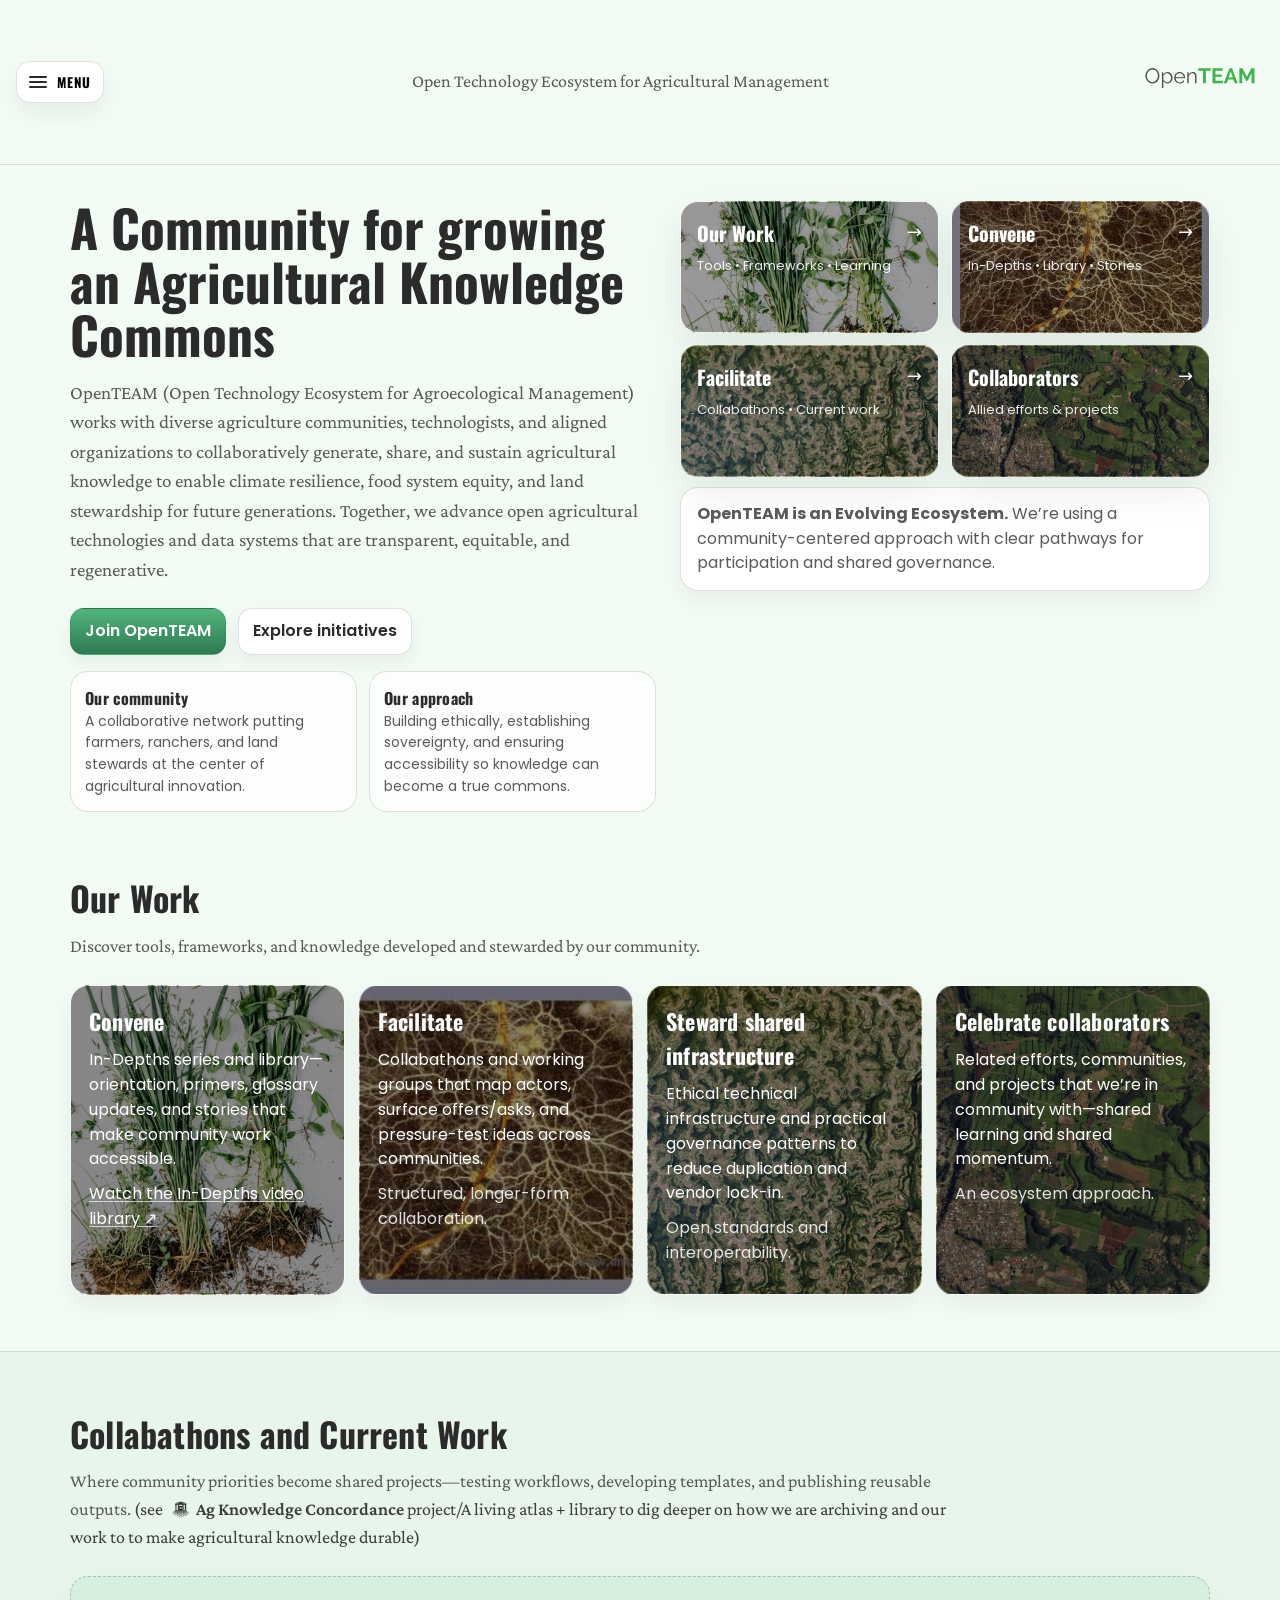
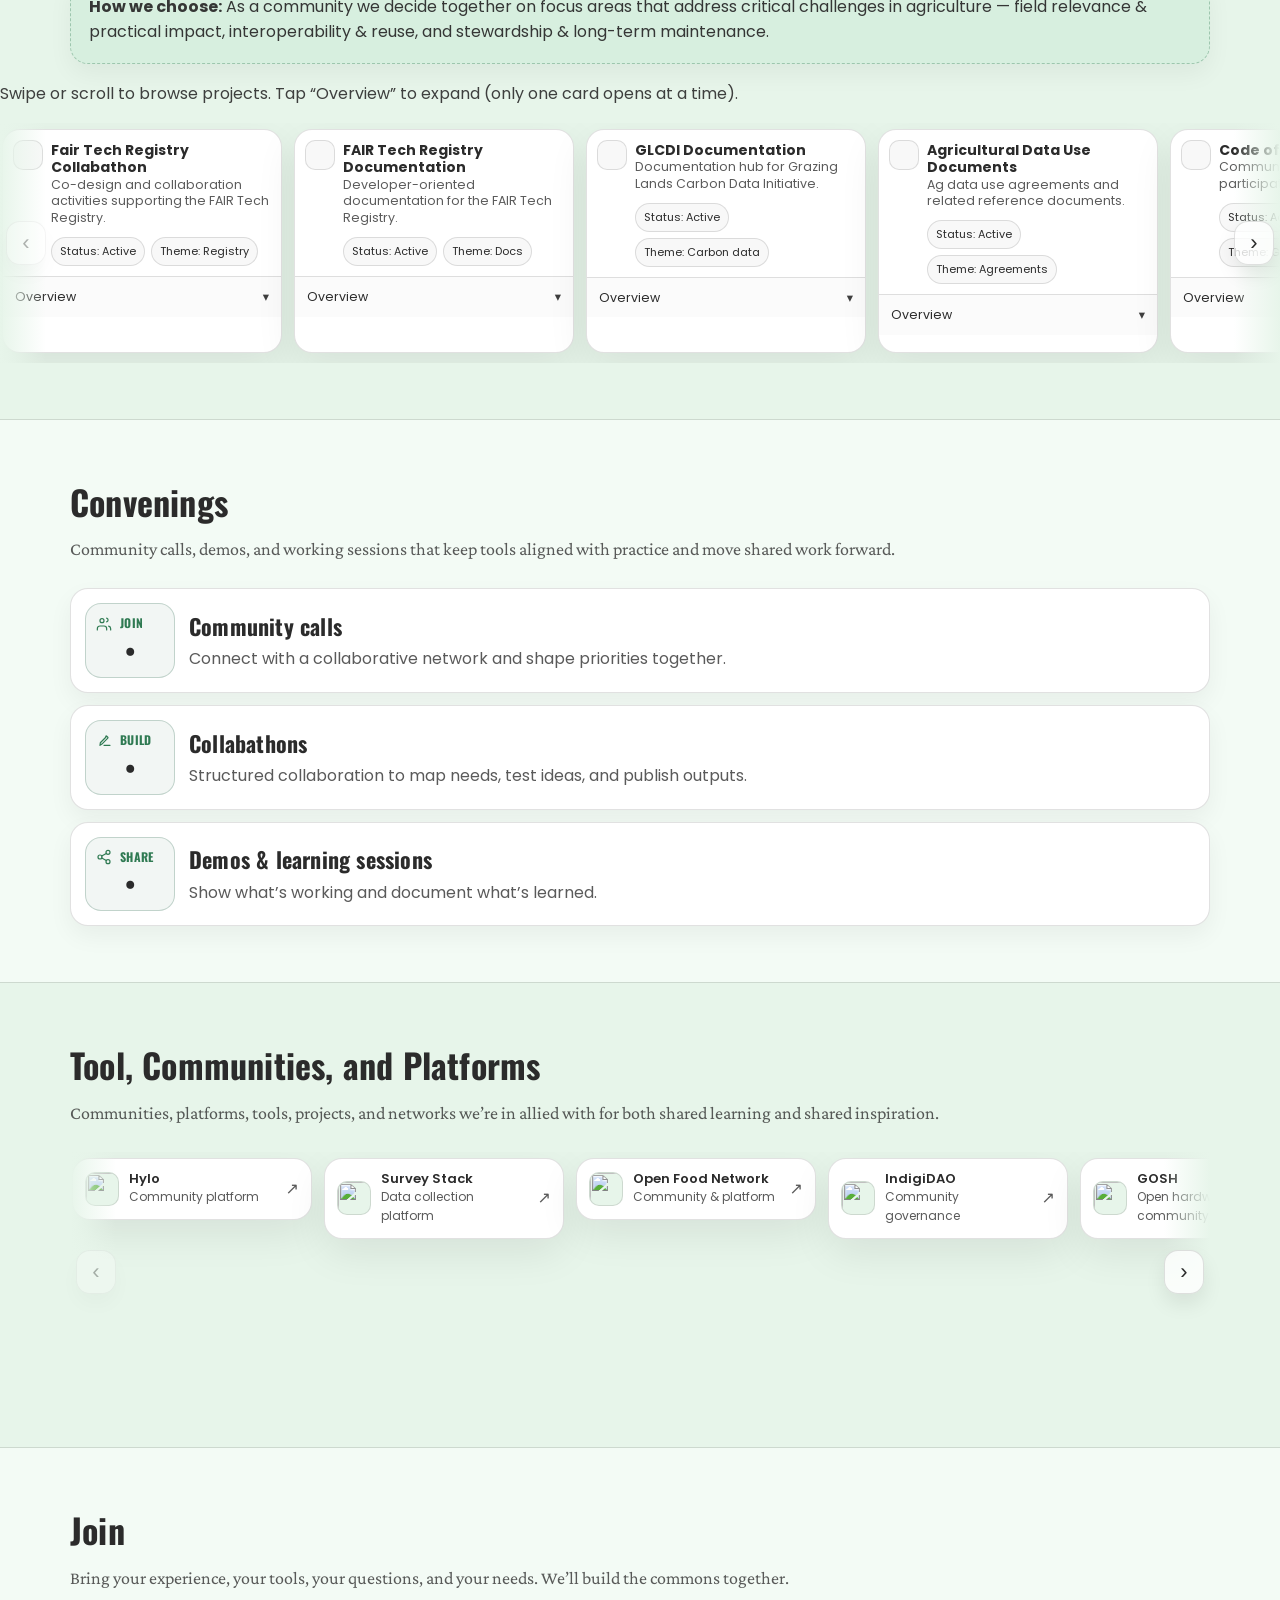
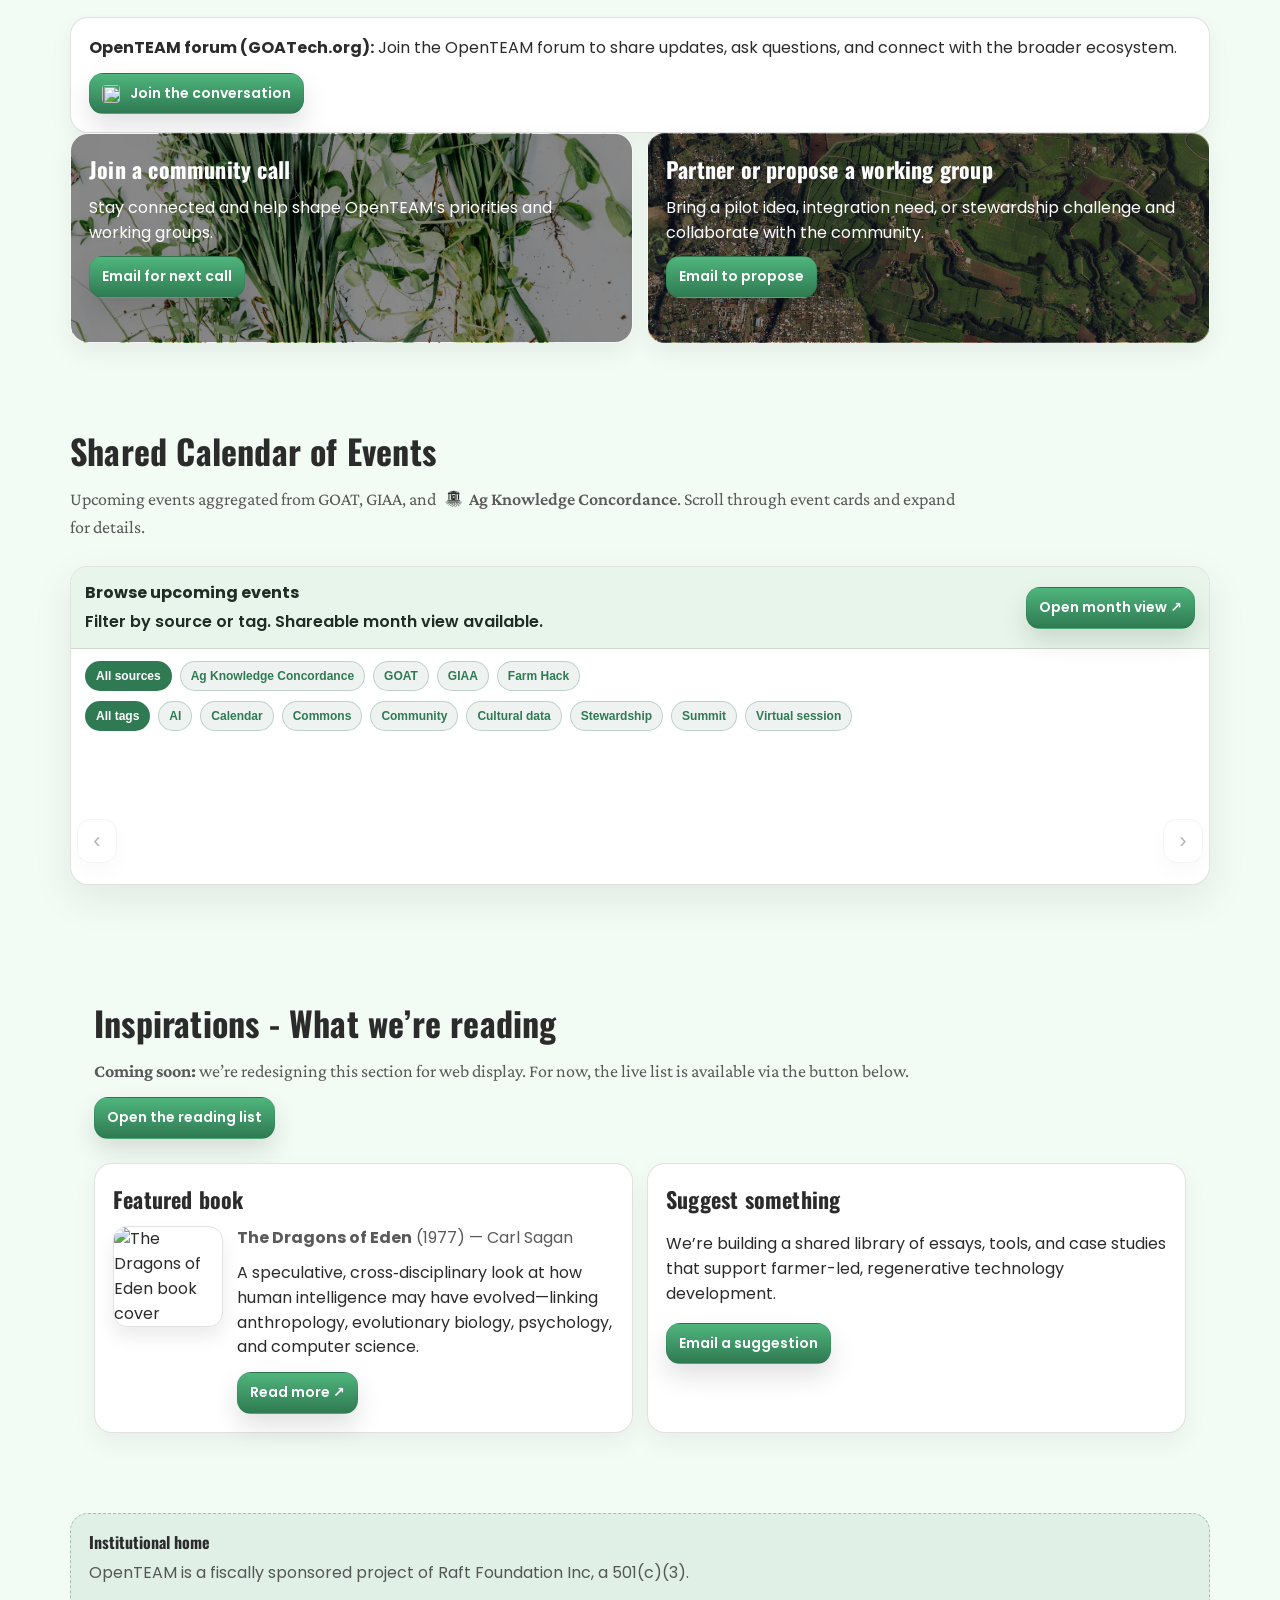
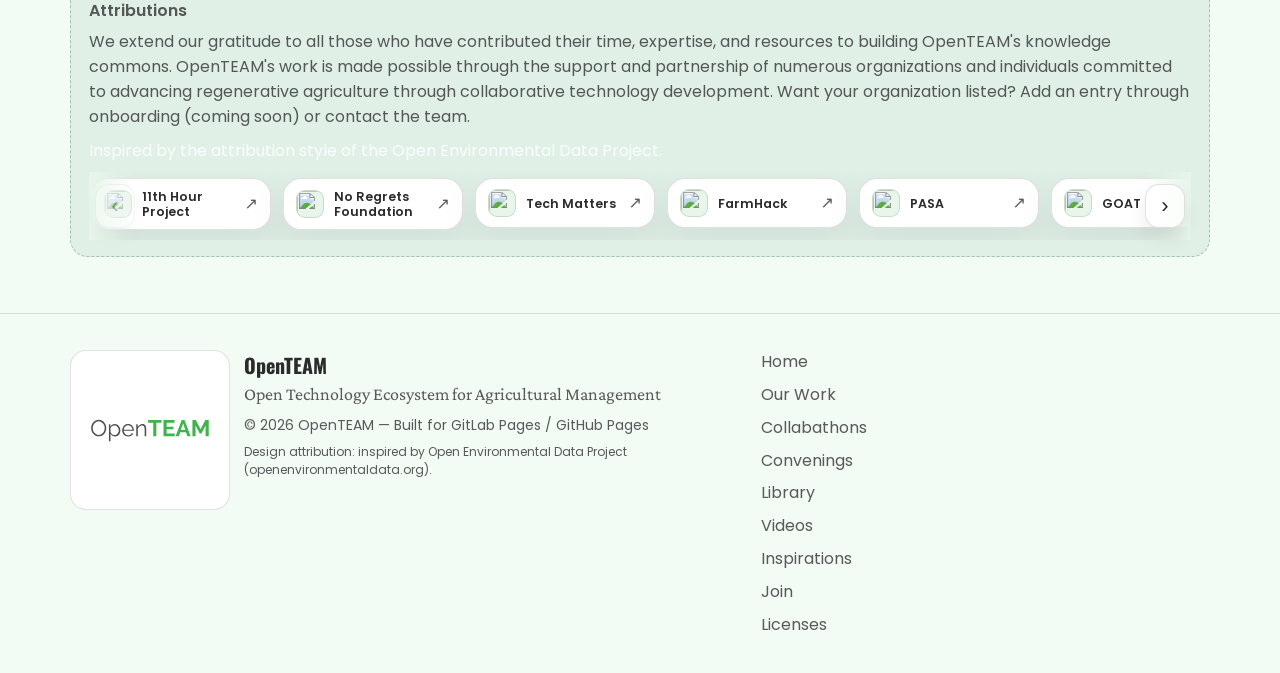
==== index.html @ a0f5640c "Add files via upload" ====
<!doctype html>
<html lang="en">
<head>
  <meta charset="utf-8" />
  <meta name="viewport" content="width=device-width,initial-scale=1" />
  <title>OpenTEAM — Open Technology Ecosystem for Agricultural Management</title>
  <meta name="description" content="OpenTEAM is a collaborative ecosystem of open-source tools, data practices, and community convenings that help farmers, ranchers, and land stewards manage land regeneratively." />

  <meta property="og:title" content="OpenTEAM" />
  <meta property="og:description" content="Open Technology Ecosystem for Agricultural Management" />
  <meta property="og:image" content="assets/bg_malawi.jpg" />
  <meta name="twitter:card" content="summary_large_image" />

  <link rel="preconnect" href="https://fonts.googleapis.com">
  <link rel="preconnect" href="https://fonts.gstatic.com" crossorigin>
  <link href="https://fonts.googleapis.com/css2?family=Oswald:wght@300;400;600;700&family=Crimson+Pro:ital,wght@0,300;0,400;0,600;1,400&family=Poppins:wght@300;400;500;600;700&display=swap" rel="stylesheet">

  <link rel="stylesheet" href="styles.css" />
</head>

<body id="top">
  <a class="skip-link" href="#main">Skip to content</a>

  <!-- OEDP-inspired: sticky header + over-left drawer -->
  <header class="nav-shell" role="banner">
    <button class="menu-button" id="menuButton" aria-controls="drawer" aria-expanded="false">
      <span class="menu-icon" aria-hidden="true"><span></span></span>
      <span class="menu-label">MENU</span>
    </button>

    <div class="nav-title">
      <div class="nav-title-text">Open Technology Ecosystem for Agricultural Management</div>
    </div>

    <div class="nav-logo" aria-hidden="true">
      <img src="assets/openteam_logo.svg" alt="" />
    </div>
  </header>

  <aside class="drawer" id="drawer" aria-hidden="true">
    <div class="drawer-inner">
      <div class="drawer-top">
        <div class="drawer-mark">
          <img src="assets/openteam_logo.svg" alt="OpenTEAM logo" />
        </div>
        <div class="drawer-vertical">OpenTEAM</div>
        <button class="drawer-close" id="drawerClose" aria-label="Close menu">✕</button>
      </div>

      <nav class="drawer-links" aria-label="Site">
        <a href="#home" class="drawer-link">HOME</a>
        <a href="#initiatives" class="drawer-link">INITIATIVES</a>
        <a href="#pilots" class="drawer-link">COLLABATHONS</a>
        <a href="#convenings" class="drawer-link">CONVENINGS</a>
        <a href="#library" class="drawer-link">TOOLS, COMMUNITIES &amp; PLATFORMS</a>
        <a href="videos.html" class="drawer-link">VIDEOS</a>
        <a href="#reading" class="drawer-link">INSPIRATIONS</a>
        <a href="#join" class="drawer-link">JOIN</a>
        <a href="licenses.html" class="drawer-link">LICENSES</a>
      </nav>

      <div class="drawer-meta">
        <div class="drawer-meta-title">Contact</div>
        <a class="drawer-meta-link" href="mailto:info@openteam.community?subject=OpenTEAM%20Website%20Inquiry">info@openteam.community</a>
      </div>
    </div>
  </aside>
  <div class="scrim" id="scrim" aria-hidden="true"></div>

  <main id="main">
    <!-- HERO -->
    <section id="home" class="hero">
      <div class="container hero-grid">
        <div class="hero-left">
          <div class="feature-head">A Community for growing an Agricultural Knowledge Commons</div>
          <p class="feature-sub">
            OpenTEAM (Open Technology Ecosystem for Agroecological Management) works with diverse agriculture communities,
            technologists, and aligned organizations to collaboratively generate, share, and sustain agricultural knowledge to enable
            climate resilience, food system equity, and land stewardship for future generations. Together, we advance open agricultural
            technologies and data systems that are transparent, equitable, and regenerative.
          </p>

          <div class="hero-ctas">
            <a class="btn primary" href="#join">Join OpenTEAM</a>
            <a class="btn" href="#initiatives">Explore initiatives</a>
          </div>

          <div class="hero-notes">
            <div class="note">
              <div class="note-title">Our community</div>
              <div class="note-body">A collaborative network putting farmers, ranchers, and land stewards at the center of agricultural innovation.</div>
            </div>
            <div class="note">
              <div class="note-title">Our approach</div>
              <div class="note-body">Building ethically, establishing sovereignty, and ensuring accessibility so knowledge can become a true commons.</div>
            </div>
          </div>
        </div>

        <div class="hero-right">
          <div class="tile-grid" aria-label="Primary sections">
            <a class="tile tile-covercrop" href="#initiatives">
              <div class="tile-top">
                <div class="tile-title">Our Work</div>
                <div class="tile-arrow" aria-hidden="true">→</div>
              </div>
              <div class="tile-desc">Tools • Frameworks • Learning</div>
            </a>

            <a class="tile tile-mycelium" href="#convenings">
              <div class="tile-top">
                <div class="tile-title">Convene</div>
                <div class="tile-arrow" aria-hidden="true">→</div>
              </div>
              <div class="tile-desc">In-Depths • Library • Stories</div>
            </a>

            <a class="tile tile-fieldpatterns" href="#pilots">
              <div class="tile-top">
                <div class="tile-title">Facilitate</div>
                <div class="tile-arrow" aria-hidden="true">→</div>
              </div>
              <div class="tile-desc">Collabathons • Current work</div>
            </a>

            <a class="tile tile-malawi" href="#library">
              <div class="tile-top">
                <div class="tile-title">Collaborators</div>
                <div class="tile-arrow" aria-hidden="true">→</div>
              </div>
              <div class="tile-desc">Allied efforts & projects</div>
            </a>
          </div>

          <div class="hero-caption"><strong>OpenTEAM is an Evolving Ecosystem.</strong> We’re using a community-centered approach with clear pathways for participation and shared governance.</div>
        </div>
      </div>
    </section>

    <!-- INITIATIVES -->
    <section id="initiatives" class="section">
      <div class="container">
        <div class="section-head">
          <h2>Our Work</h2>
          <p>
            Discover tools, frameworks, and knowledge developed and stewarded by our community.
          </p>
        </div>

        <div class="cards">
          <article class="card card-covercrop">
            <h3>Convene</h3>
            <p>In-Depths series and library—orientation, primers, glossary updates, and stories that make community work accessible.</p>
            <p class="muted"><a href="videos.html">Watch the In-Depths video library ↗</a></p>
          </article>

          <article class="card card-mycelium">
            <h3>Facilitate</h3>
            <p>Collabathons and working groups that map actors, surface offers/asks, and pressure-test ideas across communities.</p>
            <p class="muted">Structured, longer-form collaboration.</p>
          </article>

          <article class="card card-fieldpatterns">
            <h3>Steward shared infrastructure</h3>
            <p>Ethical technical infrastructure and practical governance patterns to reduce duplication and vendor lock-in.</p>
            <p class="muted">Open standards and interoperability.</p>
          </article>

          <article class="card card-malawi">
            <h3>Celebrate collaborators</h3>
            <p>Related efforts, communities, and projects that we’re in community with—shared learning and shared momentum.</p>
            <p class="muted">An ecosystem approach.</p>
          </article>
        </div>
      </div>
    </section>

    <!-- PILOTS -->
    <section id="pilots" class="section alt">
      <div class="container">
        <div class="section-head">
          <h2>Collabathons and Current Work</h2>
          <p>
            Where community priorities become shared projects—testing workflows, developing templates, and publishing reusable outputs. <span class="muted">(see <img class="inline-logo" src="assets/akc_logo.png" alt="Ag Knowledge Concordance logo" loading="lazy" /><span class="inline-logo-label">Ag Knowledge Concordance</span> project/A living atlas + library to dig deeper on how we are archiving and our work to to make agricultural knowledge durable)</span>
</p>
        </div>

        <!-- Help text bubble (moved up); Archives bubble removed -->
        <article class="panel panel-help" aria-label="How we choose">
          <p class="muted" style="margin:0;">
            <strong>How we choose:</strong> As a community we decide together on focus areas that address critical challenges in agriculture —
            field relevance & practical impact, interoperability & reuse, and stewardship & long-term maintenance.
          </p>
        </article>
      </div>

<div class="wg-project-cards" aria-label="Project cards">
          <div class="wg-project-cards__head">
            <p class="muted">Swipe or scroll to browse projects. Tap “Overview” to expand (only one card opens at a time).</p>
          </div>

          <div class="wg-project-cards__wrap">
            <button class="wg-edge-arrow wg-edge-arrow--left" type="button" data-wg-scroll="prev" aria-label="Scroll left">‹</button>
            <button class="wg-edge-arrow wg-edge-arrow--right" type="button" data-wg-scroll="next" aria-label="Scroll right">›</button>

            <div class="wg-project-cards__rail" data-wg-rail>
<article class="wg-project-card">
        <header class="wg-project-card__top">
          <div class="wg-project-card__main">
            <h4 class="wg-project-card__name">Fair Tech Registry Collabathon</h4>
            <p class="wg-project-card__one-liner">Co-design and collaboration activities supporting the FAIR Tech Registry.</p>
          </div>
          <div class="wg-project-card__meta">
            <span class="wg-pill">Status: Active</span>
            <span class="wg-pill">Theme: Registry</span>
          </div>
        </header>
        <details class="wg-project-card__details">
          <summary class="wg-project-card__summary">
            <span>Overview</span><span class="wg-project-card__chev" aria-hidden="true">▾</span>
          </summary>
          <div class="wg-project-card__body">
            <p>Co-design and collaboration activities supporting the FAIR Tech Registry.</p>
            <div class="wg-project-card__links"><a href="https://openteamag.gitlab.io/codesign/fair-registry/" target="_blank" rel="noopener">Project site ↗</a><a href="https://gitlab.com/OpenTEAMAg/codesign/fair-registry" target="_blank" rel="noopener">GitLab ↗</a></div>
          </div>
        </details>
      </article>
<article class="wg-project-card">
        <header class="wg-project-card__top">
          <div class="wg-project-card__main">
            <h4 class="wg-project-card__name">FAIR Tech Registry Documentation</h4>
            <p class="wg-project-card__one-liner">Developer-oriented documentation for the FAIR Tech Registry.</p>
          </div>
          <div class="wg-project-card__meta">
            <span class="wg-pill">Status: Active</span>
            <span class="wg-pill">Theme: Docs</span>
          </div>
        </header>
        <details class="wg-project-card__details">
          <summary class="wg-project-card__summary">
            <span>Overview</span><span class="wg-project-card__chev" aria-hidden="true">▾</span>
          </summary>
          <div class="wg-project-card__body">
            <p>Developer-oriented documentation for the FAIR Tech Registry.</p>
            <div class="wg-project-card__links"><a href="https://openteamag.gitlab.io/fair-tech-registry/devs/" target="_blank" rel="noopener">Project site ↗</a><a href="https://gitlab.com/OpenTEAMAg/fair-tech-registry" target="_blank" rel="noopener">GitLab ↗</a></div>
          </div>
        </details>
      </article>
<article class="wg-project-card">
        <header class="wg-project-card__top">
          <div class="wg-project-card__main">
            <h4 class="wg-project-card__name">GLCDI Documentation</h4>
            <p class="wg-project-card__one-liner">Documentation hub for Grazing Lands Carbon Data Initiative.</p>
          </div>
          <div class="wg-project-card__meta">
            <span class="wg-pill">Status: Active</span>
            <span class="wg-pill">Theme: Carbon data</span>
          </div>
        </header>
        <details class="wg-project-card__details">
          <summary class="wg-project-card__summary">
            <span>Overview</span><span class="wg-project-card__chev" aria-hidden="true">▾</span>
          </summary>
          <div class="wg-project-card__body">
            <p>Documentation hub for Grazing Lands Carbon Data Initiative.</p>
            <div class="wg-project-card__links"><a href="https://openteamag.gitlab.io/codesign/grazingdata/" target="_blank" rel="noopener">Project site ↗</a><a href="https://gitlab.com/OpenTEAMAg/codesign/grazingdata" target="_blank" rel="noopener">GitLab ↗</a></div>
          </div>
        </details>
      </article>
<article class="wg-project-card">
        <header class="wg-project-card__top">
          <div class="wg-project-card__main">
            <h4 class="wg-project-card__name">Agricultural Data Use Documents</h4>
            <p class="wg-project-card__one-liner">Ag data use agreements and related reference documents.</p>
          </div>
          <div class="wg-project-card__meta">
            <span class="wg-pill">Status: Active</span>
            <span class="wg-pill">Theme: Agreements</span>
          </div>
        </header>
        <details class="wg-project-card__details">
          <summary class="wg-project-card__summary">
            <span>Overview</span><span class="wg-project-card__chev" aria-hidden="true">▾</span>
          </summary>
          <div class="wg-project-card__body">
            <p>Ag data use agreements and related reference documents.</p>
            <div class="wg-project-card__links"><a href="https://openteam-agreements.community/" target="_blank" rel="noopener">Project site ↗</a><a href="https://gitlab.com/OpenTEAMAg/agreements" target="_blank" rel="noopener">GitLab ↗</a></div>
          </div>
        </details>
      </article>
<article class="wg-project-card">
        <header class="wg-project-card__top">
          <div class="wg-project-card__main">
            <h4 class="wg-project-card__name">Code of Conduct</h4>
            <p class="wg-project-card__one-liner">Community expectations and participation guidelines.</p>
          </div>
          <div class="wg-project-card__meta">
            <span class="wg-pill">Status: Active</span>
            <span class="wg-pill">Theme: Governance</span>
          </div>
        </header>
        <details class="wg-project-card__details">
          <summary class="wg-project-card__summary">
            <span>Overview</span><span class="wg-project-card__chev" aria-hidden="true">▾</span>
          </summary>
          <div class="wg-project-card__body">
            <p>Community expectations and participation guidelines.</p>
            <div class="wg-project-card__links"><a href="https://openteamag.gitlab.io/codesign/code-of-conduct/" target="_blank" rel="noopener">Project site ↗</a><a href="https://gitlab.com/OpenTEAMAg/codesign/code-of-conduct" target="_blank" rel="noopener">GitLab ↗</a></div>
          </div>
        </details>
      </article>
<article class="wg-project-card">
        <header class="wg-project-card__top">
          <div class="wg-project-card__main">
            <h4 class="wg-project-card__name">Marketplace Working Group</h4>
            <p class="wg-project-card__one-liner">Working group charter, glossary, and shared framing for marketplace efforts.</p>
          </div>
          <div class="wg-project-card__meta">
            <span class="wg-pill">Status: Active</span>
            <span class="wg-pill">Theme: Working group</span>
          </div>
        </header>
        <details class="wg-project-card__details">
          <summary class="wg-project-card__summary">
            <span>Overview</span><span class="wg-project-card__chev" aria-hidden="true">▾</span>
          </summary>
          <div class="wg-project-card__body">
            <p>Working group charter, glossary, and shared framing for marketplace efforts.</p>
            <div class="wg-project-card__links"><a href="https://openteamag.gitlab.io/codesign/markets/" target="_blank" rel="noopener">Project site ↗</a><a href="https://gitlab.com/OpenTEAMAg/codesign/markets" target="_blank" rel="noopener">GitLab ↗</a></div>
          </div>
        </details>
      </article>
<article class="wg-project-card">
        <header class="wg-project-card__top">
          <div class="wg-project-card__main">
            <h4 class="wg-project-card__name">PCSC farmOS Module</h4>
            <p class="wg-project-card__one-liner">Project space for a farmOS module and related implementation notes.</p>
          </div>
          <div class="wg-project-card__meta">
            <span class="wg-pill">Status: Active</span>
            <span class="wg-pill">Theme: farmOS</span>
          </div>
        </header>
        <details class="wg-project-card__details">
          <summary class="wg-project-card__summary">
            <span>Overview</span><span class="wg-project-card__chev" aria-hidden="true">▾</span>
          </summary>
          <div class="wg-project-card__body">
            <p>Project space for a farmOS module and related implementation notes.</p>
            <div class="wg-project-card__links"><a href="https://openteamag.gitlab.io/codesign/pcsc/" target="_blank" rel="noopener">Project site ↗</a><a href="https://gitlab.com/OpenTEAMAg/codesign/pcsc" target="_blank" rel="noopener">GitLab ↗</a></div>
          </div>
        </details>
      </article>
<article class="wg-project-card">
        <header class="wg-project-card__top">
          <div class="wg-project-card__main">
            <h4 class="wg-project-card__name">Northeast Grazing and Soil Carbon Network</h4>
            <p class="wg-project-card__one-liner">Network hub for grazing and soil carbon collaboration materials.</p>
          </div>
          <div class="wg-project-card__meta">
            <span class="wg-pill">Status: Active</span>
            <span class="wg-pill">Theme: Soil carbon</span>
          </div>
        </header>
        <details class="wg-project-card__details">
          <summary class="wg-project-card__summary">
            <span>Overview</span><span class="wg-project-card__chev" aria-hidden="true">▾</span>
          </summary>
          <div class="wg-project-card__body">
            <p>Network hub for grazing and soil carbon collaboration materials.</p>
            <div class="wg-project-card__links"><a href="https://openteamag.gitlab.io/codesign/grazing-SC-network/" target="_blank" rel="noopener">Project site ↗</a><a href="https://gitlab.com/OpenTEAMAg/codesign/grazing-SC-network" target="_blank" rel="noopener">GitLab ↗</a></div>
          </div>
        </details>
      </article>
<article class="wg-project-card">
        <header class="wg-project-card__top">
          <div class="wg-project-card__main">
            <h4 class="wg-project-card__name">Ag Data Wallet</h4>
            <p class="wg-project-card__one-liner">Project site for Agricultural Data Wallet materials and outcomes.</p>
          </div>
          <div class="wg-project-card__meta">
            <span class="wg-pill">Status: Active</span>
            <span class="wg-pill">Theme: Data tools</span>
          </div>
        </header>
        <details class="wg-project-card__details">
          <summary class="wg-project-card__summary">
            <span>Overview</span><span class="wg-project-card__chev" aria-hidden="true">▾</span>
          </summary>
          <div class="wg-project-card__body">
            <p>Project site for Agricultural Data Wallet materials and outcomes.</p>
            <div class="wg-project-card__links"><a href="https://openteamag.gitlab.io/agricultural-data-wallet/" target="_blank" rel="noopener">Project site ↗</a><a href="https://gitlab.com/OpenTEAMAg/ag-data-wallet" target="_blank" rel="noopener">GitLab ↗</a></div>
          </div>
        </details>
      </article>
<article class="wg-project-card">
        <header class="wg-project-card__top">
          <div class="wg-project-card__main">
            <h4 class="wg-project-card__name">OpenTEAM Convention</h4>
            <p class="wg-project-card__one-liner">Repository folder for OpenTEAM Convention materials.</p>
          </div>
          <div class="wg-project-card__meta">
            <span class="wg-pill">Status: Active</span>
            <span class="wg-pill">Theme: Governance</span>
          </div>
        </header>
        <details class="wg-project-card__details">
          <summary class="wg-project-card__summary">
            <span>Overview</span><span class="wg-project-card__chev" aria-hidden="true">▾</span>
          </summary>
          <div class="wg-project-card__body">
            <p>Repository folder for OpenTEAM Convention materials.</p>
            <div class="wg-project-card__links"><a href="https://gitlab.com/OpenTEAMAg/ag-data-wallet/openteam-convention" target="_blank" rel="noopener">GitLab ↗</a></div>
          </div>
        </details>
      </article>
<article class="wg-project-card">
        <header class="wg-project-card__top">
          <div class="wg-project-card__main">
            <h4 class="wg-project-card__name">Documentation</h4>
            <p class="wg-project-card__one-liner">Top-level documentation repositories and related assets.</p>
          </div>
          <div class="wg-project-card__meta">
            <span class="wg-pill">Status: Active</span>
            <span class="wg-pill">Theme: Docs</span>
          </div>
        </header>
        <details class="wg-project-card__details">
          <summary class="wg-project-card__summary">
            <span>Overview</span><span class="wg-project-card__chev" aria-hidden="true">▾</span>
          </summary>
          <div class="wg-project-card__body">
            <p>Top-level documentation repositories and related assets.</p>
            <div class="wg-project-card__links"><a href="https://gitlab.com/OpenTEAMAg/documentation" target="_blank" rel="noopener">GitLab ↗</a></div>
          </div>
        </details>
      </article>
<article class="wg-project-card">
        <header class="wg-project-card__top">
          <div class="wg-project-card__main">
            <h4 class="wg-project-card__name">Feedback</h4>
            <p class="wg-project-card__one-liner">Folder for feedback workflows, issues, and inputs.</p>
          </div>
          <div class="wg-project-card__meta">
            <span class="wg-pill">Status: Active</span>
            <span class="wg-pill">Theme: Feedback</span>
          </div>
        </header>
        <details class="wg-project-card__details">
          <summary class="wg-project-card__summary">
            <span>Overview</span><span class="wg-project-card__chev" aria-hidden="true">▾</span>
          </summary>
          <div class="wg-project-card__body">
            <p>Folder for feedback workflows, issues, and inputs.</p>
            <div class="wg-project-card__links"><a href="https://gitlab.com/OpenTEAMAg/feedback" target="_blank" rel="noopener">GitLab ↗</a></div>
          </div>
        </details>
      </article>
<article class="wg-project-card">
        <header class="wg-project-card__top">
          <div class="wg-project-card__main">
            <h4 class="wg-project-card__name">USDA Cooperative Agreements</h4>
            <p class="wg-project-card__one-liner">Folder for cooperative agreement materials and related project work.</p>
          </div>
          <div class="wg-project-card__meta">
            <span class="wg-pill">Status: Active</span>
            <span class="wg-pill">Theme: Agreements</span>
          </div>
        </header>
        <details class="wg-project-card__details">
          <summary class="wg-project-card__summary">
            <span>Overview</span><span class="wg-project-card__chev" aria-hidden="true">▾</span>
          </summary>
          <div class="wg-project-card__body">
            <p>Folder for cooperative agreement materials and related project work.</p>
            <div class="wg-project-card__links"><a href="https://gitlab.com/OpenTEAMAg/usda-cooperative-agreements" target="_blank" rel="noopener">GitLab ↗</a></div>
          </div>
        </details>
      </article>
            </div>

            <div class="wg-rail-fade wg-rail-fade--left" aria-hidden="true"></div>
            <div class="wg-rail-fade wg-rail-fade--right" aria-hidden="true"></div>
          </div>
        </div>

    </section>

    <!-- CONVENINGS -->
    <section id="convenings" class="section">
      <div class="container">
        <div class="section-head">
          <h2>Convenings</h2>
          <p>
            Community calls, demos, and working sessions that keep tools aligned with practice and move shared work forward.
          </p>
        </div>

        <div class="events">
          <div class="event">
            <div class="event-date">
              <div class="event-month"><span class="event-icon" aria-hidden="true"><svg viewBox="0 0 24 24" width="16" height="16" fill="none" stroke="currentColor" stroke-width="1.8" stroke-linecap="round" stroke-linejoin="round"><path d="M16 21v-2a4 4 0 0 0-4-4H6a4 4 0 0 0-4 4v2"/><circle cx="9" cy="7" r="3"/><path d="M22 21v-2a4 4 0 0 0-3-3.87"/><path d="M16 3.13a3 3 0 0 1 0 5.74"/></svg></span>JOIN</div>
              <div class="event-day">•</div>
            </div>
            <div class="event-body">
              <h3>Community calls</h3>
              <p class="muted">Connect with a collaborative network and shape priorities together.</p>
            </div>
          </div>

          <div class="event">
            <div class="event-date">
              <div class="event-month"><span class="event-icon" aria-hidden="true"><svg viewBox="0 0 24 24" width="16" height="16" fill="none" stroke="currentColor" stroke-width="1.8" stroke-linecap="round" stroke-linejoin="round"><path d="M14.7 6.3a1 1 0 0 1 1.4 0l1.6 1.6a1 1 0 0 1 0 1.4l-8.8 8.8L6 20l.5-3.9 8.2-8.2z"/><path d="M12 20h9"/></svg></span>BUILD</div>
              <div class="event-day">•</div>
            </div>
            <div class="event-body">
              <h3>Collabathons</h3>
              <p class="muted">Structured collaboration to map needs, test ideas, and publish outputs.</p>
            </div>
          </div>

          <div class="event">
            <div class="event-date">
              <div class="event-month"><span class="event-icon" aria-hidden="true"><svg viewBox="0 0 24 24" width="16" height="16" fill="none" stroke="currentColor" stroke-width="1.8" stroke-linecap="round" stroke-linejoin="round"><circle cx="18" cy="5" r="3"/><circle cx="6" cy="12" r="3"/><circle cx="18" cy="19" r="3"/><path d="M8.6 13.5l6.8 3.9"/><path d="M15.4 6.6L8.6 10.5"/></svg></span>SHARE</div>
              <div class="event-day">•</div>
            </div>
            <div class="event-body">
              <h3>Demos & learning sessions</h3>
              <p class="muted">Show what’s working and document what’s learned.</p>
            </div>
          </div>
        </div>
      </div>
    </section>

    <!-- LIBRARY -->
    <section id="library" class="section alt">
  <div class="container">
<div class="tcp-scroller" aria-label="Tool, Community, and Platform cards">
        <div class="section-head">
          <h2>Tool, Communities, and Platforms</h2>
          <p>Communities, platforms, tools, projects, and networks we’re in allied with for both shared learning and shared inspiration.</p>
        </div>

        <div class="wg-project-cards__wrap">
          <button class="wg-edge-arrow wg-edge-arrow--left" type="button" data-tcp-scroll="prev" aria-label="Scroll left">‹</button>
          <button class="wg-edge-arrow wg-edge-arrow--right" type="button" data-tcp-scroll="next" aria-label="Scroll right">›</button>

          <div class="tcp-rail" data-tcp-rail>
<article class="tcp-card">
        <a class="tcp-card__link" href="https://www.hylo.com/" target="_blank" rel="noopener">
          <div class="tcp-card__top">
            <img class="tcp-card__logo" src="https://www.google.com/s2/favicons?domain=www.hylo.com&sz=64" alt="" loading="lazy" />
            <div class="tcp-card__meta">
              <div class="tcp-card__name">Hylo</div>
              <div class="tcp-card__tag">Community platform</div>
            </div>
            <div class="tcp-card__arrow" aria-hidden="true">↗</div>
          </div>
        </a>
      </article>
<article class="tcp-card">
        <a class="tcp-card__link" href="https://surveystack.io/" target="_blank" rel="noopener">
          <div class="tcp-card__top">
            <img class="tcp-card__logo" src="https://www.google.com/s2/favicons?domain=surveystack.io&sz=64" alt="" loading="lazy" />
            <div class="tcp-card__meta">
              <div class="tcp-card__name">Survey Stack</div>
              <div class="tcp-card__tag">Data collection platform</div>
            </div>
            <div class="tcp-card__arrow" aria-hidden="true">↗</div>
          </div>
        </a>
      </article>
<article class="tcp-card">
        <a class="tcp-card__link" href="https://openfoodnetwork.org/" target="_blank" rel="noopener">
          <div class="tcp-card__top">
            <img class="tcp-card__logo" src="https://www.google.com/s2/favicons?domain=openfoodnetwork.org&sz=64" alt="" loading="lazy" />
            <div class="tcp-card__meta">
              <div class="tcp-card__name">Open Food Network</div>
              <div class="tcp-card__tag">Community & platform</div>
            </div>
            <div class="tcp-card__arrow" aria-hidden="true">↗</div>
          </div>
        </a>
      </article>
<article class="tcp-card">
        <a class="tcp-card__link" href="https://indigidao.org/" target="_blank" rel="noopener">
          <div class="tcp-card__top">
            <img class="tcp-card__logo" src="https://www.google.com/s2/favicons?domain=indigidao.org&sz=64" alt="" loading="lazy" />
            <div class="tcp-card__meta">
              <div class="tcp-card__name">IndigiDAO</div>
              <div class="tcp-card__tag">Community governance</div>
            </div>
            <div class="tcp-card__arrow" aria-hidden="true">↗</div>
          </div>
        </a>
      </article>
<article class="tcp-card">
        <a class="tcp-card__link" href="https://openhardware.science/" target="_blank" rel="noopener">
          <div class="tcp-card__top">
            <img class="tcp-card__logo" src="https://www.google.com/s2/favicons?domain=openhardware.science&sz=64" alt="" loading="lazy" />
            <div class="tcp-card__meta">
              <div class="tcp-card__name">GOSH</div>
              <div class="tcp-card__tag">Open hardware community</div>
            </div>
            <div class="tcp-card__arrow" aria-hidden="true">↗</div>
          </div>
        </a>
      </article>
<article class="tcp-card">
        <a class="tcp-card__link" href="https://www.openenvironmentaldata.org/" target="_blank" rel="noopener">
          <div class="tcp-card__top">
            <img class="tcp-card__logo" src="https://www.google.com/s2/favicons?domain=www.openenvironmentaldata.org&sz=64" alt="" loading="lazy" />
            <div class="tcp-card__meta">
              <div class="tcp-card__name">Open Environmental Data Project</div>
              <div class="tcp-card__tag">Data commons community</div>
            </div>
            <div class="tcp-card__arrow" aria-hidden="true">↗</div>
          </div>
        </a>
      </article>
<article class="tcp-card">
        <a class="tcp-card__link" href="https://farmhack.org/" target="_blank" rel="noopener">
          <div class="tcp-card__top">
            <img class="tcp-card__logo" src="https://www.google.com/s2/favicons?domain=farmhack.org&sz=64" alt="" loading="lazy" />
            <div class="tcp-card__meta">
              <div class="tcp-card__name">FarmHack</div>
              <div class="tcp-card__tag">Open-source farming community</div>
            </div>
            <div class="tcp-card__arrow" aria-hidden="true">↗</div>
          </div>
        </a>
      </article>
<article class="tcp-card">
        <a class="tcp-card__link" href="https://agricultural-knowledge-concordance.github.io/Ag-Knowledge-Concordance/" target="_blank" rel="noopener">
          <div class="tcp-card__top">
            <img class="tcp-card__logo" src="assets/akc_logo.png" alt="" loading="lazy" />
            <div class="tcp-card__meta">
              <div class="tcp-card__name">Ag Knowledge Concordance</div>
              <div class="tcp-card__tag">Living atlas + library</div>
            </div>
            <div class="tcp-card__arrow" aria-hidden="true">↗</div>
          </div>
        </a>
      </article>

<article class="tcp-card">
        <a class="tcp-card__link" href="https://landpks.terraso.org/" target="_blank" rel="noopener">
          <div class="tcp-card__top">
            <img class="tcp-card__logo" src="https://www.google.com/s2/favicons?domain=landpks.terraso.org&sz=64" alt="" loading="lazy" />
            <div class="tcp-card__meta">
              <div class="tcp-card__name">landPKS</div>
              <div class="tcp-card__tag">Tool / platform</div>
            </div>
            <div class="tcp-card__arrow" aria-hidden="true">↗</div>
          </div>
        </a>
      </article>
<article class="tcp-card">
        <a class="tcp-card__link" href="https://terraso.org/" target="_blank" rel="noopener">
          <div class="tcp-card__top">
            <img class="tcp-card__logo" src="https://www.google.com/s2/favicons?domain=terraso.org&sz=64" alt="" loading="lazy" />
            <div class="tcp-card__meta">
              <div class="tcp-card__name">Terraso</div>
              <div class="tcp-card__tag">Platform</div>
            </div>
            <div class="tcp-card__arrow" aria-hidden="true">↗</div>
          </div>
        </a>
      </article><article class="tcp-card">
        <a class="tcp-card__link" href="https://www.betterdealfordata.org/" target="_blank" rel="noopener">
          <div class="tcp-card__top">
            <img class="tcp-card__logo" src="https://www.google.com/s2/favicons?domain=www.betterdealfordata.org&sz=64" alt="" loading="lazy" />
            <div class="tcp-card__meta">
              <div class="tcp-card__name">Better Deal for Data</div>
              <div class="tcp-card__tag">Project</div>
            </div>
            <div class="tcp-card__arrow" aria-hidden="true">↗</div>
          </div>
        </a>
      </article>
<article class="tcp-card">
        <a class="tcp-card__link" href="https://farmos.org/" target="_blank" rel="noopener">
          <div class="tcp-card__top">
            <img class="tcp-card__logo" src="https://www.google.com/s2/favicons?domain=farmos.org&sz=64" alt="" loading="lazy" />
            <div class="tcp-card__meta">
              <div class="tcp-card__name">farmOS</div>
              <div class="tcp-card__tag">Tool</div>
            </div>
            <div class="tcp-card__arrow" aria-hidden="true">↗</div>
          </div>
        </a>
      </article>
<article class="tcp-card">
        <a class="tcp-card__link" href="https://github.com/search?q=float+farm&type=repositories" target="_blank" rel="noopener">
          <div class="tcp-card__top">
            <img class="tcp-card__logo" src="https://www.google.com/s2/favicons?domain=github.com&sz=64" alt="" loading="lazy" />
            <div class="tcp-card__meta">
              <div class="tcp-card__name">Float</div>
              <div class="tcp-card__tag">Tool / code</div>
            </div>
            <div class="tcp-card__arrow" aria-hidden="true">↗</div>
          </div>
        </a>
      </article>
<article class="tcp-card">
        <a class="tcp-card__link" href="https://litefarm.org/" target="_blank" rel="noopener">
          <div class="tcp-card__top">
            <img class="tcp-card__logo" src="https://www.google.com/s2/favicons?domain=litefarm.org&sz=64" alt="" loading="lazy" />
            <div class="tcp-card__meta">
              <div class="tcp-card__name">LiteFarm</div>
              <div class="tcp-card__tag">Tool</div>
            </div>
            <div class="tcp-card__arrow" aria-hidden="true">↗</div>
          </div>
        </a>
      </article>
<article class="tcp-card">
        <a class="tcp-card__link" href="https://aggateway.org/" target="_blank" rel="noopener">
          <div class="tcp-card__top">
            <img class="tcp-card__logo" src="https://www.google.com/s2/favicons?domain=aggateway.org&sz=64" alt="" loading="lazy" />
            <div class="tcp-card__meta">
              <div class="tcp-card__name">Modus / AgGateway</div>
              <div class="tcp-card__tag">Network</div>
            </div>
            <div class="tcp-card__arrow" aria-hidden="true">↗</div>
          </div>
        </a>
      </article>
<article class="tcp-card">
        <a class="tcp-card__link" href="https://goatech.org" target="_blank" rel="noopener">
          <div class="tcp-card__top">
            <img class="tcp-card__logo" src="https://www.google.com/s2/favicons?domain=goatech.org&sz=64" alt="" loading="lazy" />
            <div class="tcp-card__meta">
              <div class="tcp-card__name">GOAT</div>
              <div class="tcp-card__tag">Tool / network</div>
            </div>
            <div class="tcp-card__arrow" aria-hidden="true">↗</div>
          </div>
        </a>
      </article>
          
<article class="wg-project-card">
        <header class="wg-project-card__top">
          <div class="wg-project-card__main">
            <h4 class="wg-project-card__name">Soil Health Tech Stack</h4>
            <p class="wg-project-card__one-liner">Convening and working sessions to align tools and workflows for soil health.</p>
          </div>
          <div class="wg-project-card__meta">
            <span class="wg-pill">Status: Active</span>
            <span class="wg-pill">Theme: Soil health</span>
          </div>
        </header>
        <details class="wg-project-card__details">
          <summary class="wg-project-card__summary">
            <span>Overview</span><span class="wg-project-card__chev" aria-hidden="true">▾</span>
          </summary>
          <div class="wg-project-card__body">
            <p>Sessions bringing practitioners, technologists, and program partners together to map a “tech stack” for soil health—data, metrics, and implementation pathways.</p>
            <div class="wg-project-card__links"><a href="https://farmfoundation.swoogo.com/soilhealthtech" target="_blank" rel="noopener">Project page ↗</a></div>
          </div>
        </details>
      </article>
<article class="wg-project-card">
        <header class="wg-project-card__top">
          <div class="wg-project-card__main">
            <h4 class="wg-project-card__name">Crop C and Range C</h4>
            <p class="wg-project-card__one-liner">Monitoring program supporting agricultural conservation and carbon outcomes.</p>
          </div>
          <div class="wg-project-card__meta">
            <span class="wg-pill">Status: Active</span>
            <span class="wg-pill">Theme: Monitoring</span>
          </div>
        </header>
        <details class="wg-project-card__details">
          <summary class="wg-project-card__summary">
            <span>Overview</span><span class="wg-project-card__chev" aria-hidden="true">▾</span>
          </summary>
          <div class="wg-project-card__body">
            <p>Point Blue’s Crop C and Range C programs support agricultural conservation monitoring and climate-smart outcomes through field methods, reporting, and learning.</p>
            <div class="wg-project-card__links"><a href="https://www.pointblue.org/our-work/working-landscapes/agricultural-conservation-monitoring-program/" target="_blank" rel="noopener">Program page ↗</a></div>
          </div>
        </details>
      </article>

</div>

          <div class="wg-rail-fade wg-rail-fade--left" aria-hidden="true"></div>
          <div class="wg-rail-fade wg-rail-fade--right" aria-hidden="true"></div>
        </div>
      </div>
  </div>
</section>




<section id="join" class="section">
      <div class="container">
        <div class="section-head">
          <h2>Join</h2>
          <p>Bring your experience, your tools, your questions, and your needs. We’ll build the commons together.</p>
        </div>

        <!-- OpenTEAM forum callout (styled like “How we choose”) -->
        <article class="panel panel-help" aria-label="OpenTEAM forum">
          <p style="margin:0; color: var(--ink);">
            <strong>OpenTEAM forum (GOATech.org):</strong> Join the OpenTEAM forum to share updates, ask questions, and connect with the broader ecosystem.
          </p>
          <div style="margin-top: 12px;">
            <a class="btn small goat-btn" href="https://forum.goatech.org/c/open-technology-ecosystem-for-agricultural-management/27" target="_blank" rel="noopener">
              <img class="btn-logo" src="https://www.google.com/s2/favicons?domain=forum.goatech.org&sz=64" alt="" loading="lazy" />
              <span>Join the conversation</span>
            </a>
          </div>
        </article>

        <div class="cards two">
          <article class="card card-covercrop">
            <h3>Join a community call</h3>
            <p>Stay connected and help shape OpenTEAM’s priorities and working groups.</p>
            <a class="btn small" href="mailto:info@openteam.community?subject=OpenTEAM%20-%20Community%20Call">Email for next call</a>
          </article>

          <article class="card card-malawi">
            <h3>Partner or propose a working group</h3>
            <p>Bring a pilot idea, integration need, or stewardship challenge and collaborate with the community.</p>
            <a class="btn small" href="mailto:info@openteam.community?subject=OpenTEAM%20-%20Working%20Group%20Proposal">Email to propose</a>
          </article>
</div>

        <!-- Shared Calendar of Events (OpenTEAM network) -->
        <section id="events" class="section" style="margin-top: 26px;">
          <div class="section-head">
            <h2>Shared Calendar of Events</h2>
            <p>Upcoming events aggregated from GOAT, GIAA, and <img class="inline-logo" src="assets/akc_logo.png" alt="Ag Knowledge Concordance logo" loading="lazy" /><span class="inline-logo-label">Ag Knowledge Concordance</span>. Scroll through event cards and expand for details.</p>
          </div>

          <details class="cal-details" open>
            <summary class="cal-summary">
              <div>
                <div class="cal-summary-title">Browse upcoming events</div>
                <div class="cal-summary-subtitle">Filter by source or tag. Shareable month view available.</div>
              </div>
              <a class="btn small" href="calendar.html">Open month view ↗</a>
            </summary>

            <div class="cal-controls" aria-label="Event filters">
              <div class="cal-chips" id="calSourceChips"></div>
              <div class="cal-chips" id="calTagChips"></div>
              <div class="muted" id="calMeta">Loading events…</div>
            </div>

            <div class="wg-project-cards" aria-label="Event cards">
              <div class="wg-project-cards__wrap">
                <button class="wg-edge-arrow wg-edge-arrow--left" type="button" data-cal-scroll="prev" aria-label="Scroll left">‹</button>
                <button class="wg-edge-arrow wg-edge-arrow--right" type="button" data-cal-scroll="next" aria-label="Scroll right">›</button>

                <div class="wg-project-cards__rail cal-rail" data-cal-rail>
                  <!-- Event cards injected by script.js -->
                </div>
              </div>
            </div>
          </details>
        </section>

    <section id="reading" class="section">
      <div class="container">
        <div class="section-head">
          <h2>Inspirations - What we’re reading</h2>
          <p><strong>Coming soon:</strong> we’re redesigning this section for web display. For now, the live list is available via the button below.</p>
          <div style="margin-top: 12px;">
            <a class="btn small" href="https://superficial-pair-ad3.notion.site/2ab292de9ffa816691d2e8840f3d6c9e?v=2ab292de9ffa81d5b4ae000c4132d761" target="_blank" rel="noopener">Open the reading list</a>
          </div>
        </div>

        <div class="split">
          <article class="panel">
            <h3>Featured book</h3>
            <div class="featured-book">
              <img class="featured-book__cover" src="https://upload.wikimedia.org/wikipedia/en/0/03/Dragons_of_Eden.jpg" alt="The Dragons of Eden book cover" loading="lazy" />
              <div class="featured-book__text">
                <p class="featured-book__title"><strong>The Dragons of Eden</strong> (1977) — Carl Sagan</p>
                <p class="featured-book__desc">A speculative, cross‑disciplinary look at how human intelligence may have evolved—linking anthropology, evolutionary biology, psychology, and computer science.</p>
                <div style="margin-top: 12px;">
                  <a class="btn small" href="https://en.wikipedia.org/wiki/The_Dragons_of_Eden" target="_blank" rel="noopener">Read more ↗</a>
                </div>
              </div>
            </div>
          </article>
          <article class="panel">
            <h3>Suggest something</h3>
            <p>We’re building a shared library of essays, tools, and case studies that support farmer-led, regenerative technology development.</p>
            <a class="btn small" href="mailto:info@openteam.community?subject=OpenTEAM%20-%20Reading%20List%20Suggestion">Email a suggestion</a>
          </article>
        </div>
      </div>
    </section>



        <div class="callout">
          <div class="callout-title">Institutional home</div>
          <div class="callout-body">OpenTEAM is a fiscally sponsored project of Raft Foundation Inc, a 501(c)(3).
          <div style="margin-top: 14px;">
            <div style="font-weight:600;">Attributions</div>
            <div style="margin-top:6px; color: rgba(43,43,43,0.78);">
              We extend our gratitude to all those who have contributed their time, expertise, and resources to building OpenTEAM's knowledge commons.
              OpenTEAM's work is made possible through the support and partnership of numerous organizations and individuals committed to advancing regenerative agriculture through collaborative technology development. Want your organization listed? Add an entry through onboarding (coming soon) or contact the team.
            </div>
            <div class="attr-scroller" aria-label="Attributions">
              <p class="muted" style="margin: 10px 0 8px 0;">
                Inspired by the attribution style of the Open Environmental Data Project.
              </p>

              <div class="wg-project-cards__wrap">
                <button class="wg-edge-arrow wg-edge-arrow--left" type="button" data-attr-scroll="prev" aria-label="Scroll left">‹</button>
                <button class="wg-edge-arrow wg-edge-arrow--right" type="button" data-attr-scroll="next" aria-label="Scroll right">›</button>

                <div class="attr-rail" data-attr-rail>
<article class="attr-card">
        <a class="attr-card__link" href="https://11thhourproject.org/" target="_blank" rel="noopener">
          <img class="attr-card__logo" src="https://www.google.com/s2/favicons?domain=11thhourproject.org&sz=64" alt="" loading="lazy" />
          <div class="attr-card__name">11th Hour Project</div>
          <div class="attr-card__arrow" aria-hidden="true">↗</div>
        </a>
      </article>
<article class="attr-card">
        <a class="attr-card__link" href="https://noregretsfoundation.org/" target="_blank" rel="noopener">
          <img class="attr-card__logo" src="https://www.google.com/s2/favicons?domain=noregretsfoundation.org&sz=64" alt="" loading="lazy" />
          <div class="attr-card__name">No Regrets Foundation</div>
          <div class="attr-card__arrow" aria-hidden="true">↗</div>
        </a>
      </article>
<article class="attr-card">
        <a class="attr-card__link" href="https://techmatters.org/" target="_blank" rel="noopener">
          <img class="attr-card__logo" src="https://www.google.com/s2/favicons?domain=techmatters.org&sz=64" alt="" loading="lazy" />
          <div class="attr-card__name">Tech Matters</div>
          <div class="attr-card__arrow" aria-hidden="true">↗</div>
        </a>
      </article>
<article class="attr-card">
        <a class="attr-card__link" href="https://farmhack.org/" target="_blank" rel="noopener">
          <img class="attr-card__logo" src="https://www.google.com/s2/favicons?domain=farmhack.org&sz=64" alt="" loading="lazy" />
          <div class="attr-card__name">FarmHack</div>
          <div class="attr-card__arrow" aria-hidden="true">↗</div>
        </a>
      </article>
<article class="attr-card">
        <a class="attr-card__link" href="https://pasafarming.org/" target="_blank" rel="noopener">
          <img class="attr-card__logo" src="https://www.google.com/s2/favicons?domain=pasafarming.org&sz=64" alt="" loading="lazy" />
          <div class="attr-card__name">PASA</div>
          <div class="attr-card__arrow" aria-hidden="true">↗</div>
        </a>
      </article>
<article class="attr-card">
        <a class="attr-card__link" href="https://goatech.org/" target="_blank" rel="noopener">
          <img class="attr-card__logo" src="https://www.google.com/s2/favicons?domain=goatech.org&sz=64" alt="" loading="lazy" />
          <div class="attr-card__name">GOAT</div>
          <div class="attr-card__arrow" aria-hidden="true">↗</div>
        </a>
      </article>
<article class="attr-card">
        <a class="attr-card__link" href="https://caneyforkfarmtn.com/" target="_blank" rel="noopener">
          <img class="attr-card__logo" src="https://www.google.com/s2/favicons?domain=caneyforkfarmtn.com&sz=64" alt="" loading="lazy" />
          <div class="attr-card__name">Canney Fork Farm</div>
          <div class="attr-card__arrow" aria-hidden="true">↗</div>
        </a>
      </article>
<article class="attr-card">
        <a class="attr-card__link" href="https://paicinesranch.com/" target="_blank" rel="noopener">
          <img class="attr-card__logo" src="https://www.google.com/s2/favicons?domain=paicinesranch.com&sz=64" alt="" loading="lazy" />
          <div class="attr-card__name">Paicines Ranch</div>
          <div class="attr-card__arrow" aria-hidden="true">↗</div>
        </a>
      </article>
<article class="attr-card">
        <a class="attr-card__link" href="https://pointblue.org/" target="_blank" rel="noopener">
          <img class="attr-card__logo" src="https://www.google.com/s2/favicons?domain=pointblue.org&sz=64" alt="" loading="lazy" />
          <div class="attr-card__name">Point Blue Conservation</div>
          <div class="attr-card__arrow" aria-hidden="true">↗</div>
        </a>
      </article>
<article class="attr-card">
        <a class="attr-card__link" href="https://www.icfoods.com/" target="_blank" rel="noopener">
          <img class="attr-card__logo" src="https://www.google.com/s2/favicons?domain=www.icfoods.com&sz=64" alt="" loading="lazy" />
          <div class="attr-card__name">IC Foods</div>
          <div class="attr-card__arrow" aria-hidden="true">↗</div>
        </a>
      </article>
<article class="attr-card">
        <a class="attr-card__link" href="https://www.ubc.ca/" target="_blank" rel="noopener">
          <img class="attr-card__logo" src="https://www.google.com/s2/favicons?domain=www.ubc.ca&sz=64" alt="" loading="lazy" />
          <div class="attr-card__name">UBC</div>
          <div class="attr-card__arrow" aria-hidden="true">↗</div>
        </a>
      </article>
<article class="attr-card">
        <a class="attr-card__link" href="https://foundationfar.org/" target="_blank" rel="noopener">
          <img class="attr-card__logo" src="https://www.google.com/s2/favicons?domain=foundationfar.org&sz=64" alt="" loading="lazy" />
          <div class="attr-card__name">FFAR</div>
          <div class="attr-card__arrow" aria-hidden="true">↗</div>
        </a>
      </article>
<article class="attr-card">
        <a class="attr-card__link" href="https://www.terra-genesis.com/" target="_blank" rel="noopener">
          <img class="attr-card__logo" src="https://www.google.com/s2/favicons?domain=www.terra-genesis.com&sz=64" alt="" loading="lazy" />
          <div class="attr-card__name">Terra Genesis</div>
          <div class="attr-card__arrow" aria-hidden="true">↗</div>
        </a>
      </article>
<article class="attr-card">
        <a class="attr-card__link" href="https://www.regen.network/" target="_blank" rel="noopener">
          <img class="attr-card__logo" src="https://www.google.com/s2/favicons?domain=www.regen.network&sz=64" alt="" loading="lazy" />
          <div class="attr-card__name">Regen Network</div>
          <div class="attr-card__arrow" aria-hidden="true">↗</div>
        </a>
      </article>
<article class="attr-card">
        <a class="attr-card__link" href="https://regenfoundation.org/" target="_blank" rel="noopener">
          <img class="attr-card__logo" src="https://www.google.com/s2/favicons?domain=regenfoundation.org&sz=64" alt="" loading="lazy" />
          <div class="attr-card__name">Regen Foundation</div>
          <div class="attr-card__arrow" aria-hidden="true">↗</div>
        </a>
      </article>
<article class="attr-card">
        <a class="attr-card__link" href="https://quiviracoalition.org/" target="_blank" rel="noopener">
          <img class="attr-card__logo" src="https://www.google.com/s2/favicons?domain=quiviracoalition.org&sz=64" alt="" loading="lazy" />
          <div class="attr-card__name">Quivira Coalition</div>
          <div class="attr-card__arrow" aria-hidden="true">↗</div>
        </a>
      </article>
<article class="attr-card">
        <a class="attr-card__link" href="https://regenscore.com/" target="_blank" rel="noopener">
          <img class="attr-card__logo" src="https://www.google.com/s2/favicons?domain=regenscore.com&sz=64" alt="" loading="lazy" />
          <div class="attr-card__name">Regen Score</div>
          <div class="attr-card__arrow" aria-hidden="true">↗</div>
        </a>
      </article>
<article class="attr-card">
        <a class="attr-card__link" href="https://terraethics.com/" target="_blank" rel="noopener">
          <img class="attr-card__logo" src="https://www.google.com/s2/favicons?domain=terraethics.com&sz=64" alt="" loading="lazy" />
          <div class="attr-card__name">Terra Ethics</div>
          <div class="attr-card__arrow" aria-hidden="true">↗</div>
        </a>
      </article>
<article class="attr-card">
        <a class="attr-card__link" href="https://www.terren.co/" target="_blank" rel="noopener">
          <img class="attr-card__logo" src="https://www.google.com/s2/favicons?domain=www.terren.co&sz=64" alt="" loading="lazy" />
          <div class="attr-card__name">Terren Collective</div>
          <div class="attr-card__arrow" aria-hidden="true">↗</div>
        </a>
      </article>
<article class="attr-card">
        <a class="attr-card__link" href="https://www.zerofoodprint.org/" target="_blank" rel="noopener">
          <img class="attr-card__logo" src="https://www.google.com/s2/favicons?domain=www.zerofoodprint.org&sz=64" alt="" loading="lazy" />
          <div class="attr-card__name">Zero Food Print</div>
          <div class="attr-card__arrow" aria-hidden="true">↗</div>
        </a>
      </article>
<article class="attr-card">
        <a class="attr-card__link" href="https://openfoodnetwork.org/" target="_blank" rel="noopener">
          <img class="attr-card__logo" src="https://www.google.com/s2/favicons?domain=openfoodnetwork.org&sz=64" alt="" loading="lazy" />
          <div class="attr-card__name">Open Food Network</div>
          <div class="attr-card__arrow" aria-hidden="true">↗</div>
        </a>
      </article>
<article class="attr-card">
        <a class="attr-card__link" href="https://ctic.org/" target="_blank" rel="noopener">
          <img class="attr-card__logo" src="https://www.google.com/s2/favicons?domain=ctic.org&sz=64" alt="" loading="lazy" />
          <div class="attr-card__name">CTIC</div>
          <div class="attr-card__arrow" aria-hidden="true">↗</div>
        </a>
      </article>

      <article class="attr-card">
        <a class="attr-card__link" href="https://engineering.purdue.edu/OATSCenter" target="_blank" rel="noopener">
          <img class="attr-card__logo" src="https://www.google.com/s2/favicons?domain=engineering.purdue.edu&sz=64" alt="" loading="lazy" />
          <div class="attr-card__name">Purdue OATS Center</div>
          <div class="attr-card__arrow" aria-hidden="true">↗</div>
        </a>
      </article>
                </div>

                <div class="wg-rail-fade wg-rail-fade--left" aria-hidden="true"></div>
                <div class="wg-rail-fade wg-rail-fade--right" aria-hidden="true"></div>
              </div>
            </div>
          </div>
</div>
        </div>
      </div>
    </section>
  </main>

  <footer class="footer">
    <div class="container footer-grid">
      <div class="footer-brand">
        <img src="assets/openteam_logo.svg" alt="OpenTEAM logo" class="footer-logo" />
        <div>
          <div class="footer-title">OpenTEAM</div>
          <div class="footer-subtitle">Open Technology Ecosystem for Agricultural Management</div>
          <div class="footer-meta">© <span id="year"></span> OpenTEAM — Built for GitLab Pages / GitHub Pages</div>
          <div class="footer-meta small">Design attribution: inspired by Open Environmental Data Project (openenvironmentaldata.org).</div>
        </div>
      </div>

      <div class="footer-links">
        <a href="#home">Home</a>
        <a href="#initiatives">Our Work</a>
        <a href="#pilots">Collabathons</a>
        <a href="#convenings">Convenings</a>
        <a href="#library">Library</a>
        <a href="videos.html">Videos</a>
        <a href="#reading">Inspirations</a>
        <a href="#join">Join</a>
        <a href="licenses.html">Licenses</a>
      </div>
    </div>
  </footer>

  <script src="script.js"></script>
</body>
</html>
---- styles.css ----
/* OEDP-inspired layout + typography, adapted for OpenTEAM on GitLab/GitHub Pages */
:root{
  /* Light green theme */
  --bg: #f3fbf5;
  --bg-alt: #e7f5ea;
  --text: #2b2b2b;
  --muted: rgba(43,43,43,0.78);
  --border: rgba(43,43,43,0.14);
  --shadow: 0 14px 40px rgba(0,0,0,0.08);

  /* Accent greens (slightly lighter for more pop on pale background) */
  --accent: #2f7a52;
  --accent-2: #4fb57c;

  --menu-bg: #2b2b2b;
  --menu-text: #ffffff;

  --radius: 18px;
  --container: 1140px;
  --space-2: 16px;
  --space-3: 24px;
  --space-4: 36px;
  --space-5: 56px;
}

*{box-sizing:border-box}
html{scroll-behavior:smooth}
body{
  margin:0;
  background:var(--bg);
  color:var(--text);
  font-family: "Poppins", system-ui, -apple-system, Segoe UI, Roboto, Helvetica, Arial;
  line-height:1.55;
}
a{color:var(--text); text-decoration-color: rgba(43,43,43,0.35); text-underline-offset: 2px;}
a:hover{opacity:0.92}
h2, h3{font-family: "Oswald", system-ui, sans-serif; letter-spacing: 0.2px;}
h2{font-size: 34px; margin:0 0 8px 0;}
h3{font-size: 22px; margin:0 0 10px 0;}

.container{
  width:min(var(--container), calc(100% - 2*var(--space-3)));
  margin-inline:auto;
}
.skip-link{
  position:absolute; left:-9999px; top:auto; width:1px; height:1px; overflow:hidden;
}
.skip-link:focus{
  left: var(--space-3); top: var(--space-3);
  width:auto; height:auto; padding: 10px 12px;
  background: white; border:1px solid var(--border); border-radius: 12px; z-index: 1000;
}

/* NAV */
.nav-shell{
  position:sticky;
  top:0;
  z-index: 60;
  display:flex;
  align-items:center;
  justify-content:space-between;
  padding: 14px 16px;
  background: rgba(243,251,245,0.86);
  backdrop-filter: blur(10px);
  border-bottom: 1px solid var(--border);
}
.menu-button{
  display:flex; align-items:center; gap: 10px;
  border: 1px solid var(--border);
  background: white;
  padding: 10px 12px;
  border-radius: 14px;
  box-shadow: 0 10px 24px rgba(0,0,0,0.06);
  cursor:pointer;
}
.menu-icon{
  width: 18px; height: 12px; position:relative; display:inline-block;
}
.menu-icon::before, .menu-icon::after, .menu-icon span{
  content:"";
  position:absolute; left:0; right:0;
  height:2px; background: var(--text); border-radius: 2px;
}
.menu-icon::before{top:0}
.menu-icon::after{bottom:0}
.menu-icon span{top:50%; transform: translateY(-50%);}
.menu-label{
  font-family: "Oswald", system-ui, sans-serif;
  font-weight:700;
  letter-spacing: 0.08em;
}
.nav-title-text{
  font-family: "Crimson Pro", serif;
  font-size: 18px;
  color: var(--muted);
}
.nav-logo img{
  width: 128px; height: 128px;
  object-fit: contain;
}

/* Drawer */
.drawer{
  position:fixed;
  top:0; left:0;
  width: 360px;
  max-width: 86vw;
  height: 100vh;
  background: var(--menu-bg);
  color: var(--menu-text);
  transform: translateX(-110%);
  transition: transform 240ms ease;
  z-index: 100;
  border-right: 1px solid rgba(255,255,255,0.12);
}
.drawer.open{transform: translateX(0);}
.drawer-inner{height:100%; padding: 18px 18px 22px 18px; display:flex; flex-direction:column; gap: 18px;}
.drawer-top{
  display:flex; align-items:flex-start; justify-content:space-between; gap: 12px;
  position:relative;
}
.drawer-mark img{
  width: 96px; height: 96px; object-fit: contain;
  background: rgba(255,255,255,0.92);
  border-radius: 18px;
  padding: 10px;
}
.drawer-close{
  border: 1px solid rgba(255,255,255,0.18);
  background: transparent;
  color: var(--menu-text);
  border-radius: 12px;
  padding: 8px 10px;
  cursor:pointer;
  font-size: 16px;
}
.drawer-vertical{
  position:absolute;
  left: 108px;
  top: 10px;
  writing-mode: vertical-rl;
  transform: rotate(180deg);
  font-family: "Oswald", system-ui, sans-serif;
  letter-spacing: 0.10em;
  text-transform: uppercase;
  font-size: 12px;
  color: rgba(255,255,255,0.86);
  pointer-events:none;
}
.drawer-links{
  display:flex;
  flex-direction:column;
  gap: 10px;
  margin-top: 8px;
}
.drawer-link{
  display:block;
  padding: 12px 12px;
  border-radius: 14px;
  color: var(--menu-text);
  text-decoration:none;
  font-family: "Oswald", system-ui, sans-serif;
  font-weight: 700;
  letter-spacing: 0.06em;
}
.drawer-link:hover{background: rgba(255,255,255,0.08); opacity:1;}
.drawer-meta{margin-top:auto; padding-top: 12px; border-top: 1px solid rgba(255,255,255,0.12);}
.drawer-meta-title{font-family:"Oswald"; letter-spacing: 0.08em; text-transform: uppercase; font-size: 12px; color: rgba(255,255,255,0.78);}
.drawer-meta-link{display:inline-block; margin-top: 6px; color: rgba(255,255,255,0.95); text-decoration:none;}
.drawer-meta-link:hover{opacity:0.9;}

.scrim{
  position:fixed;
  inset:0;
  background: rgba(0,0,0,0.35);
  opacity:0;
  pointer-events:none;
  transition: opacity 200ms ease;
  z-index: 90;
}
.scrim.open{opacity:1; pointer-events:auto;}

/* HERO */
.hero{padding: var(--space-5) 0;}
.hero-grid{
  display:grid;
  grid-template-columns: 1.05fr 0.95fr;
  gap: var(--space-4);
  align-items:start;
}
.feature-head{
  font-family: "Oswald", system-ui, sans-serif;
  font-weight: 700;
  font-size: clamp(34px, 4vw, 54px);
  line-height: 1.05;
  margin:0 0 var(--space-2) 0;
}
.feature-sub{
  margin:0 0 var(--space-3) 0;
  color: var(--muted);
  font-family: "Crimson Pro", serif;
  font-size: 19px;
  max-width: 68ch;
}
.hero-ctas{display:flex; gap: 12px; flex-wrap:wrap; margin-bottom: var(--space-3);}
.btn{
  display:inline-flex;
  align-items:center;
  justify-content:center;
  padding: 10px 14px;
  border-radius: 14px;
  border: 1px solid var(--border);
  background: white;
  text-decoration:none;
  font-weight: 600;
  box-shadow: 0 8px 20px rgba(0,0,0,0.06);
}
.btn.primary{
  color: white;
  border: 1px solid rgba(0,0,0,0.05);
  background: linear-gradient(180deg, var(--accent-2), var(--accent));
}
.btn.small{padding: 9px 12px; font-size: 14px;}
.hero-notes{display:grid; grid-template-columns: 1fr 1fr; gap: 12px;}
.note{
  background: rgba(255,255,255,0.72);
  border: 1px solid var(--border);
  border-radius: var(--radius);
  padding: 14px;
}
.note-title{font-family:"Oswald"; font-weight:700; letter-spacing:0.02em;}
.note-body{color: var(--muted); font-size: 14px;}

.tile-grid{
  display:grid;
  grid-template-columns: 1fr 1fr;
  gap: 12px;
}
.tile{
  display:block;
  border: 1px solid rgba(255,255,255,0.15);
  border-radius: var(--radius);
  padding: 16px;
  text-decoration:none;
  color: white;
  position:relative;
  overflow:hidden;
  box-shadow: var(--shadow);
  min-height: 132px;
}
.tile::before{
  content:"";
  position:absolute; inset:0;
  background: rgba(0,0,0,0.38);
}
.tile > *{position:relative; z-index:1;}
.tile-top{display:flex; align-items:flex-start; justify-content:space-between; gap: 10px;}
.tile-title{font-family:"Oswald"; font-size: 20px; font-weight:700;}
.tile-arrow{font-size: 18px;}
.tile-desc{margin-top: 8px; color: rgba(255,255,255,0.90); font-size: 13px; line-height:1.35;}
.hero-caption{
  margin-top: 12px;
  padding: 14px 16px;
  border-radius: var(--radius);
  background: white;
  border: 1px solid var(--border);
  color: var(--muted);
  box-shadow: 0 10px 24px rgba(0,0,0,0.05);
}

/* Background tiles */
.tile-covercrop{background: url("assets/bg_covercrop.jpg") center/cover no-repeat;}
.tile-mycelium{background: url("assets/bg_mycelium.jpg") center/cover no-repeat;}
.tile-fieldpatterns{background: url("assets/bg_fieldpatterns.jpg") center/cover no-repeat;}
.tile-malawi{background: url("assets/bg_malawi.jpg") center/cover no-repeat;}

/* Sections */
.section{padding: var(--space-5) 0;}
.section.alt{background: var(--bg-alt); border-top: 1px solid var(--border); border-bottom: 1px solid var(--border);}
.section-head p{margin: 0; color: var(--muted); max-width: 90ch; font-family:"Crimson Pro", serif; font-size: 18px;}
.section-head{margin-bottom: var(--space-3);}

.cards{
  display:grid;
  grid-template-columns: repeat(4, 1fr);
  gap: 14px;
}
.cards.two{grid-template-columns: repeat(2, 1fr);}
.card{
  border: 1px solid rgba(255,255,255,0.15);
  border-radius: var(--radius);
  padding: 18px;
  box-shadow: 0 10px 24px rgba(0,0,0,0.06);
  position:relative;
  overflow:hidden;
  color: white;
  min-height: 210px;
}
.card::before{
  content:"";
  position:absolute; inset:0;
  background: rgba(0,0,0,0.45);
}
.card > *{position:relative; z-index:1;}
.card p{margin: 0 0 10px 0;}
.muted{color: rgba(255,255,255,0.86);}

/* Background cards */
.card-covercrop{background: url("assets/bg_covercrop.jpg") center/cover no-repeat;}
.card-mycelium{background: url("assets/bg_mycelium.jpg") center/cover no-repeat;}
.card-fieldpatterns{background: url("assets/bg_fieldpatterns.jpg") center/cover no-repeat;}
.card-malawi{background: url("assets/bg_malawi.jpg") center/cover no-repeat;}

.split{
  display:grid;
  grid-template-columns: 1fr 1fr;
  gap: 14px;
}
.panel{
  background: white;
  border: 1px solid var(--border);
  border-radius: var(--radius);
  padding: 18px;
  box-shadow: 0 10px 24px rgba(0,0,0,0.05);
  color: var(--text);
}
.panel ul{margin: 10px 0 0 18px; color: var(--muted);}
.callout{
  margin-top: var(--space-3);
  padding: 16px 18px;
  border-radius: var(--radius);
  border: 1px dashed rgba(45,106,79,0.35);
  background: rgba(64,145,108,0.10);
}
.callout-title{font-family:"Oswald"; font-weight:700;}
.callout-body{color: var(--muted); margin-top: 6px;}

/* Higher-contrast helper text in Collabathons & Current Work */
#pilots .section-head .muted{ color: rgba(43,43,43,0.92); }
#pilots .panel-help .muted{ color: rgba(43,43,43,0.94); }
#pilots .wg-project-cards__head .muted{ color: rgba(43,43,43,0.90); }

/* Make the help bubble read more clearly on the light green theme */
#pilots .panel.panel-help{
  border: 1px dashed rgba(47,122,82,0.35);
  background: rgba(79,181,124,0.10);
}

/* Stronger contrast for the email CTAs in the Join section */
#join a.btn.small{
  color: #ffffff;
  border: 1px solid rgba(0,0,0,0.06);
  background: linear-gradient(180deg, var(--accent-2), var(--accent));
  box-shadow: 0 12px 26px rgba(0,0,0,0.12);
}
#join a.btn.small:hover{ filter: brightness(1.02); opacity: 1; }

.events{display:grid; gap: 12px;}
.event{
  display:grid;
  grid-template-columns: 90px 1fr;
  gap: 14px;
  align-items:center;
  background: white;
  border: 1px solid var(--border);
  border-radius: var(--radius);
  padding: 14px;
  box-shadow: 0 10px 24px rgba(0,0,0,0.05);
}
.event-date{
  border-radius: 16px;
  border: 1px solid rgba(45,106,79,0.25);
  background: rgba(45,106,79,0.06);
  padding: 10px 10px;
  text-align:center;
}
.event-month{font-size: 12px; letter-spacing: 0.3px; color: var(--accent); font-family:"Oswald"; font-weight:700;}
.event-day{font-size: 22px; font-family:"Oswald"; font-weight:700;}
.event-body h3{margin:0 0 4px 0;}
.event-body p{margin:0; color: var(--muted);}

/* Footer */
.footer{
  border-top: 1px solid var(--border);
  padding: var(--space-4) 0;
  background: var(--bg);
}
.footer-grid{
  display:grid;
  grid-template-columns: 1.2fr 0.8fr;
  gap: 18px;
  align-items:start;
}
.footer-brand{display:flex; gap: 14px; align-items:flex-start;}
.footer-logo{width: 160px; height: 160px; object-fit: contain; background: white; border: 1px solid var(--border); border-radius: 16px; padding: 10px;}
.footer-title{font-family:"Oswald"; font-weight:700; font-size: 20px;}
.footer-subtitle{color: var(--muted); font-family:"Crimson Pro"; font-size: 18px;}
.footer-meta{margin-top: 6px; color: var(--muted); font-size: 14px;}
.footer-meta.small{font-size: 12px;}
.footer-links{display:flex; flex-direction:column; gap: 8px;}
.footer-links a{color: var(--muted); text-decoration:none;}
.footer-links a:hover{color: var(--text); opacity:1;}

/* Responsive */
@media (max-width: 980px){
  .hero-grid{grid-template-columns: 1fr; gap: var(--space-3);}
  .cards{grid-template-columns: 1fr 1fr;}
  .cards.two{grid-template-columns: 1fr;}
  .split{grid-template-columns: 1fr;}
  .tile-grid{grid-template-columns: 1fr 1fr;}
  .footer-grid{grid-template-columns: 1fr;}
}
@media (max-width: 640px){
  .nav-title{display:none;}
  .hero-notes{grid-template-columns: 1fr;}
  .tile-grid{grid-template-columns: 1fr;}
  .cards{grid-template-columns: 1fr;}
  .event{grid-template-columns: 1fr; }
  .event-date{width: 110px;}
}


/* Ensure links are readable on image cards */
.card a{color:#ffffff; text-decoration-color: rgba(255,255,255,0.65);} .card a:hover{opacity:0.92;}



/* ===== Scrolling cards (Projects / Tool-Community-Platform / Attributions) ===== */
.wg-project-cards{ margin-top: 18px; }
.wg-project-cards__head h3{ margin:0 0 6px 0; }
.wg-project-cards__wrap{ position: relative; }

.wg-project-cards__rail,
.tcp-rail,
.attr-rail{
  display:grid;
  grid-auto-flow: column;
  gap: 12px;
  overflow-x: auto;
  padding: 6px 2px 10px 2px;
  scroll-snap-type: x mandatory;
  scroll-padding: 8px;
  -webkit-overflow-scrolling: touch;
}
.wg-project-cards__rail{ grid-auto-columns: minmax(250px, 280px); }
.tcp-rail{ grid-auto-columns: minmax(220px, 260px); }
.attr-rail{ grid-auto-columns: minmax(180px, 220px); }

.wg-project-cards__rail::-webkit-scrollbar,
.tcp-rail::-webkit-scrollbar,
.attr-rail::-webkit-scrollbar{ height: 10px; }
.wg-project-cards__rail::-webkit-scrollbar-track,
.tcp-rail::-webkit-scrollbar-track,
.attr-rail::-webkit-scrollbar-track{ background: transparent; }
.wg-project-cards__rail::-webkit-scrollbar-thumb,
.tcp-rail::-webkit-scrollbar-thumb,
.attr-rail::-webkit-scrollbar-thumb{
  background: rgba(43,43,43,0.16);
  border-radius: 999px;
}

.wg-edge-arrow{
  position:absolute;
  top:50%;
  transform: translateY(-50%);
  width:40px; height:44px;
  border-radius: 14px;
  border: 1px solid var(--border);
  background: rgba(255,255,255,0.78);
  color: var(--text);
  font-size: 22px;
  line-height: 1;
  cursor: pointer;
  z-index: 3;
  display:inline-flex;
  align-items:center;
  justify-content:center;
  box-shadow: 0 10px 20px rgba(0,0,0,0.08);
}
.wg-edge-arrow:hover{ background: rgba(255,255,255,0.92); }
.wg-edge-arrow:disabled{ opacity:0.35; cursor: default; }
.wg-edge-arrow--left{ left: 6px; }
.wg-edge-arrow--right{ right: 6px; }

.wg-rail-fade{
  position:absolute;
  top:0; bottom:0;
  width:46px;
  pointer-events:none;
  z-index:2;
}
.wg-rail-fade--left{
  left:0;
  background: linear-gradient(to right, var(--bg-alt), rgba(242,243,235,0));
}
.wg-rail-fade--right{
  right:0;
  background: linear-gradient(to left, var(--bg-alt), rgba(242,243,235,0));
}

/* Project cards */
.wg-project-card{
  scroll-snap-align: start;
  border-radius: var(--radius);
  border: 1px solid var(--border);
  background: #fff;
  box-shadow: var(--shadow);
  overflow:hidden;
  position: relative;
}
.wg-project-card::before{
  content:"";
  position:absolute;
  top:10px;
  left:10px;
  width:28px;
  height:28px;
  border-radius: 10px;
  border: 1px solid var(--border);
  background-color: rgba(43,43,43,0.03);
  /* Collabathon icon source (used as a sprite-like header graphic) */
  background-image: url('https://openteam.community/wp-content/uploads/2021/07/Collab_Header-768x230.png');
  background-repeat: no-repeat;
  /* Scale down the banner and “crop” to the left-most icon */
  background-size: 210px auto;
  background-position: 6px 50%;
}
.wg-project-card__top{ padding: 12px 12px 10px 48px; display:grid; gap:10px; }
.wg-project-card__name{ margin:0; font-size:14px; line-height:1.25; }
.wg-project-card__one-liner{ margin:0; font-size:12.5px; color: var(--muted); line-height:1.35; }
.wg-project-card__meta{ display:flex; flex-wrap:wrap; gap:6px; }
.wg-pill{
  font-size: 11px;
  padding: 5px 8px;
  border-radius: 999px;
  border: 1px solid var(--border);
  background: rgba(43,43,43,0.03);
  white-space: nowrap;
}
.wg-project-card__details{ border-top: 1px solid var(--border); background: rgba(43,43,43,0.02); }
.wg-project-card__summary{
  list-style:none;
  cursor:pointer;
  display:flex;
  justify-content:space-between;
  align-items:center;
  gap:10px;
  padding: 10px 12px;
  font-size: 12.5px;
  user-select:none;
}
.wg-project-card__details summary::-webkit-details-marker{ display:none; }
.wg-project-card__chev{ transition: transform 160ms ease; opacity:0.9; }
.wg-project-card__details[open] .wg-project-card__chev{ transform: rotate(180deg); }
.wg-project-card__body{ padding: 10px 12px 12px; font-size: 12.5px; line-height: 1.45; color: var(--muted); }
.wg-project-card__links{ display:flex; gap:8px; flex-wrap:wrap; margin-top:10px; }
.wg-project-card__links a{
  text-decoration:none;
  border: 1px solid var(--border);
  background: rgba(43,43,43,0.03);
  color: var(--text);
  font-size: 12px;
  padding: 6px 9px;
  border-radius: 999px;
}
.wg-project-card__links a:hover{ background: rgba(43,43,43,0.06); }

/* Tool/Community/Platform cards */
.tcp-card{ scroll-snap-align:start; }
.tcp-card__link{
  display:block;
  border-radius: var(--radius);
  border: 1px solid var(--border);
  background:#fff;
  box-shadow: var(--shadow);
  padding: 12px;
  text-decoration:none;
  color: var(--text);
}
.tcp-card__top{ display:flex; align-items:center; gap:10px; }
.tcp-card__logo{ width:34px; height:34px; border-radius: 10px; border:1px solid var(--border); background: var(--bg-alt); }
.tcp-card__name{ font-weight:600; font-size: 13px; line-height:1.2; }
.tcp-card__tag{ margin-top:2px; font-size: 12px; color: var(--muted); }
.tcp-card__arrow{ margin-left:auto; color: var(--muted); }

/* Attribution cards */
.attr-card{ scroll-snap-align:start; }
.attr-card__link{
  display:flex;
  align-items:center;
  gap:10px;
  border-radius: var(--radius);
  border: 1px solid var(--border);
  background:#fff;
  box-shadow: var(--shadow);
  padding: 10px 12px;
  text-decoration:none;
  color: var(--text);
}
.attr-card__logo{ width:28px; height:28px; border-radius: 9px; border:1px solid var(--border); background: var(--bg-alt); }
.attr-card__name{ font-weight:600; font-size: 12.5px; line-height:1.2; }
.attr-card__arrow{ margin-left:auto; color: var(--muted); }

@media (min-width: 900px){
  .wg-project-cards__rail{ grid-auto-columns: minmax(280px, 320px); }
  .tcp-rail{ grid-auto-columns: minmax(240px, 280px); }
}
@media (max-width: 640px){
  .wg-edge-arrow{ display:none; } /* swipe is best on mobile */
}

/* Convenings icons (JOIN / BUILD / SHARE) */
.event-month{ display:flex; align-items:center; gap:8px; }
.event-icon{ display:inline-flex; }
.event-icon svg{ display:block; }

/* ===== Shared Calendar (event cards) ===== */
.cal-details{
  border: 1px solid var(--border);
  border-radius: var(--radius);
  background: #fff;
  box-shadow: var(--shadow);
  overflow: hidden;
}
.cal-summary{
  list-style: none;
  cursor: pointer;
  display:flex;
  justify-content: space-between;
  align-items: center;
  gap: 12px;
  padding: 14px 14px;
  border-bottom: 1px solid var(--border);
  background: var(--bg-alt);
}
.cal-summary::-webkit-details-marker{ display:none; }

.cal-summary-title{
  color: rgba(15,26,20,0.92);
  font-weight: 700;
}

/* Higher-contrast helper text inside the calendar summary */
.cal-summary-subtitle{
  margin-top: 4px;
  color: rgba(15,26,20,0.92);
  font-weight: 600;
}
.cal-controls{ padding: 12px 14px 14px 14px; display:grid; gap: 10px; }
.cal-chips{ display:flex; gap: 8px; flex-wrap: wrap; }
.cal-chip{
  border:none;
  cursor:pointer;
  user-select:none;
  font-size: 12px;
  font-weight: 700;
  padding: 7px 10px;
  border-radius: 999px;
  border: 1px solid rgba(45,106,79,0.25);
  background: rgba(45,106,79,0.08);
  color: var(--accent);
}
.cal-chip[aria-pressed="true"]{
  background: var(--accent);
  color: #fff;
  border-color: transparent;
}

.cal-rail{ grid-auto-columns: minmax(260px, 300px); }

/* Event card source icon */
.event-card{ position: relative; }
.event-card__source{
  position:absolute;
  top:10px;
  left:10px;
  width:28px;
  height:28px;
  border-radius: 10px;
  border: 1px solid var(--border);
  background: #fff;
  display:grid;
  place-items:center;
  overflow:hidden;
  z-index: 2;
}
.event-card__source img{ width:100%; height:100%; object-fit: contain; }

/* ===== Featured book layout ===== */
.featured-book{
  display:flex;
  gap: 14px;
  align-items:flex-start;
}
.featured-book__cover{
  width: 110px;
  height: auto;
  border-radius: 14px;
  border: 1px solid var(--border);
  box-shadow: 0 10px 18px rgba(0,0,0,0.08);
  flex: 0 0 auto;
}
.featured-book__text{ flex: 1 1 auto; min-width: 0; }
.featured-book__title{ margin:0 0 10px 0; color: var(--muted); }
.featured-book__desc{ margin:0; }

@media (max-width: 640px){
  .featured-book{ flex-direction:column; }
  .featured-book__cover{ width: 140px; }
}

/* ===== Desktop whitespace tightening (hero bubbles + spacing to Our Work) ===== */
@media (min-width: 900px){
  .hero{ padding: var(--space-4) 0 var(--space-3); }
  .hero-grid{ gap: var(--space-3); }
  .hero-ctas{ margin-bottom: var(--space-2); }
  .hero-caption{ margin-top: 10px; }
  .hero-notes{ grid-template-columns: 1fr 1fr; }
  /* Reduce the visual gap between hero and the next section */
  #initiatives.section{ padding-top: var(--space-4); }
}

/* ===== Inline logos for text mentions ===== */
.inline-logo{
  width: 18px;
  height: 18px;
  vertical-align: -3px;
  margin: 0 6px 0 6px;
  border-radius: 4px;
  object-fit: contain;
}
.inline-logo-label{
  font-weight: 600;
}

/* ===== GOATech forum join button ===== */
.card-goat{
  border: 1px solid var(--border);
}
.goat-btn{
  display: inline-flex;
  align-items: center;
  gap: 10px;
}
.goat-btn .btn-logo{
  width: 18px;
  height: 18px;
  border-radius: 4px;
  object-fit: contain;
}

/* ===== Videos page ===== */
.video-grid{
  display: grid;
  grid-template-columns: 1.25fr 0.75fr;
  gap: 14px;
  align-items: start;
}
.video-embed{
  position: relative;
  width: 100%;
  padding-top: 56.25%; /* 16:9 */
  overflow: hidden;
  border-radius: 18px;
  border: 1px solid var(--border);
  background: #fff;
}

/* Playlist list-style embed (taller, scroll-friendly) */
.video-embed--library{
  padding-top: 0;
  height: 520px;
}
.video-embed iframe{
  position: absolute;
  inset: 0;
  width: 100%;
  height: 100%;
  border: 0;
}
@media (max-width: 980px){
  .video-grid{ grid-template-columns: 1fr; }
}
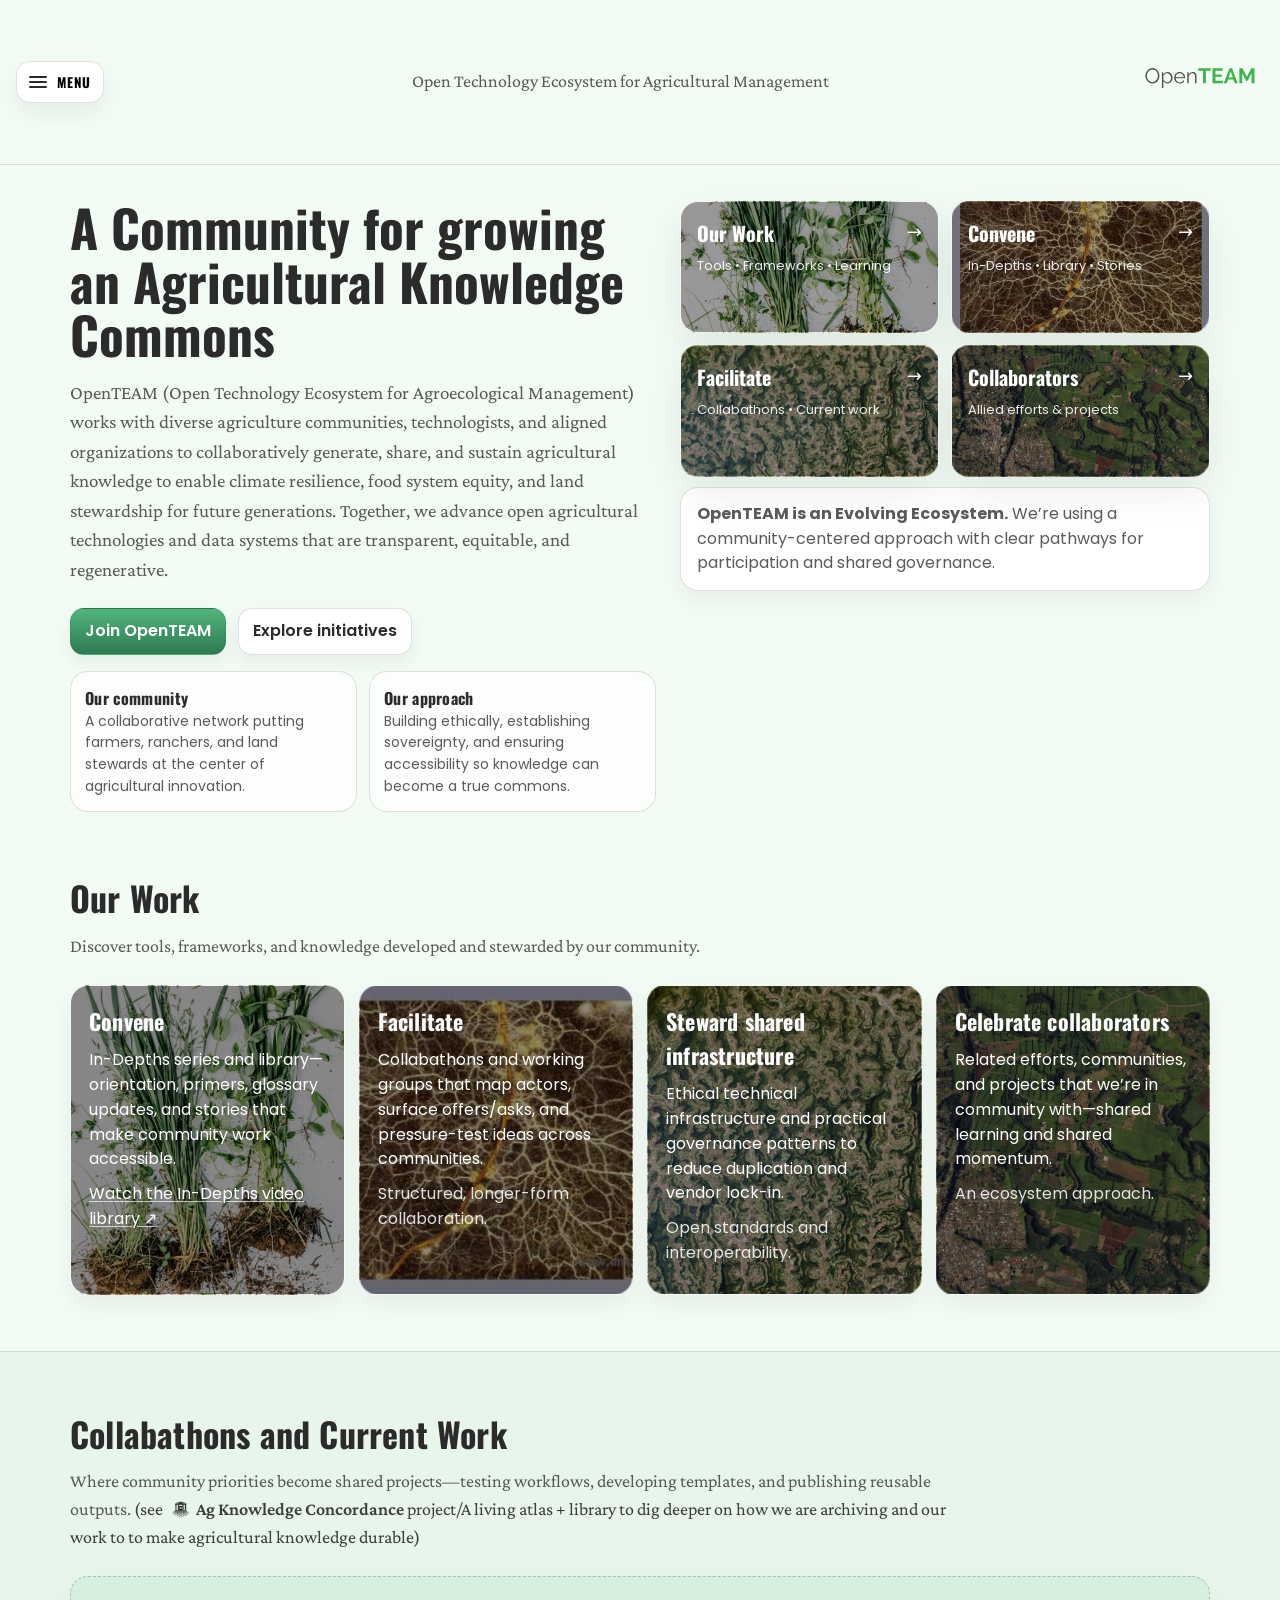
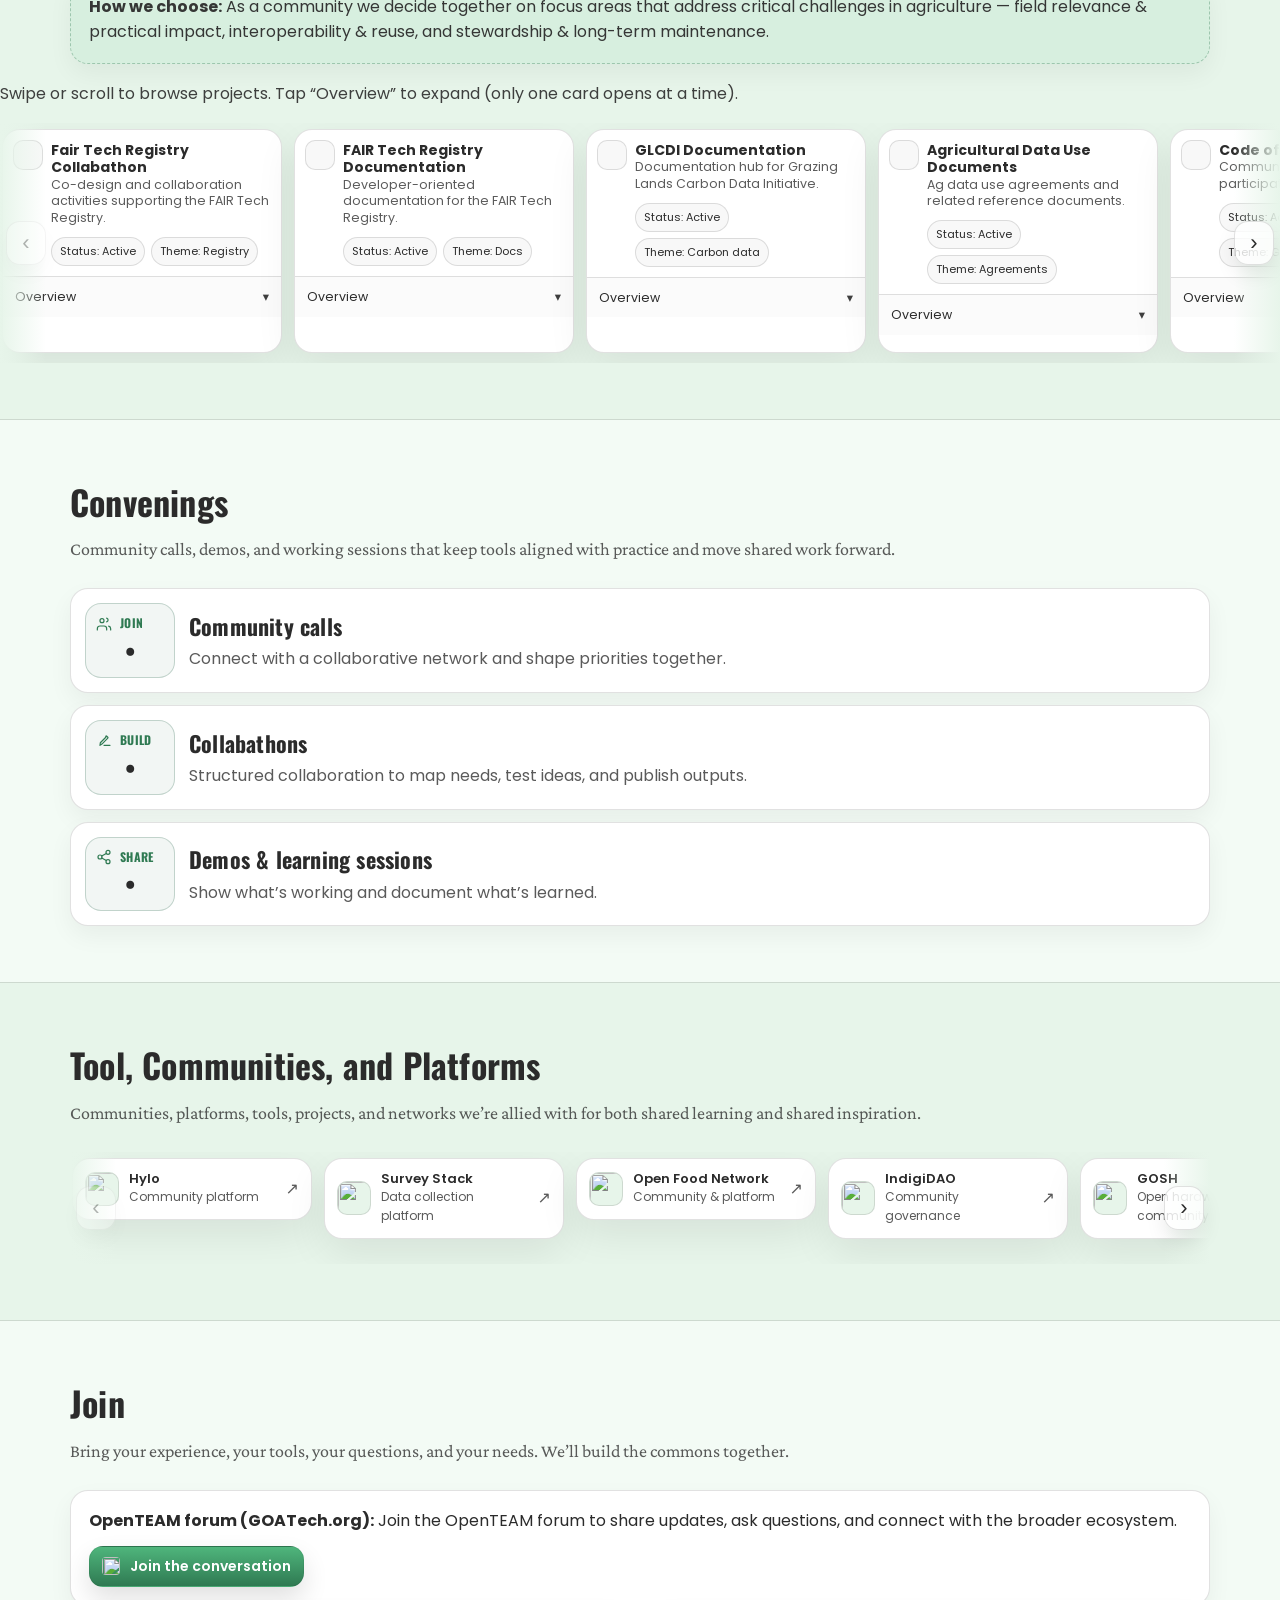
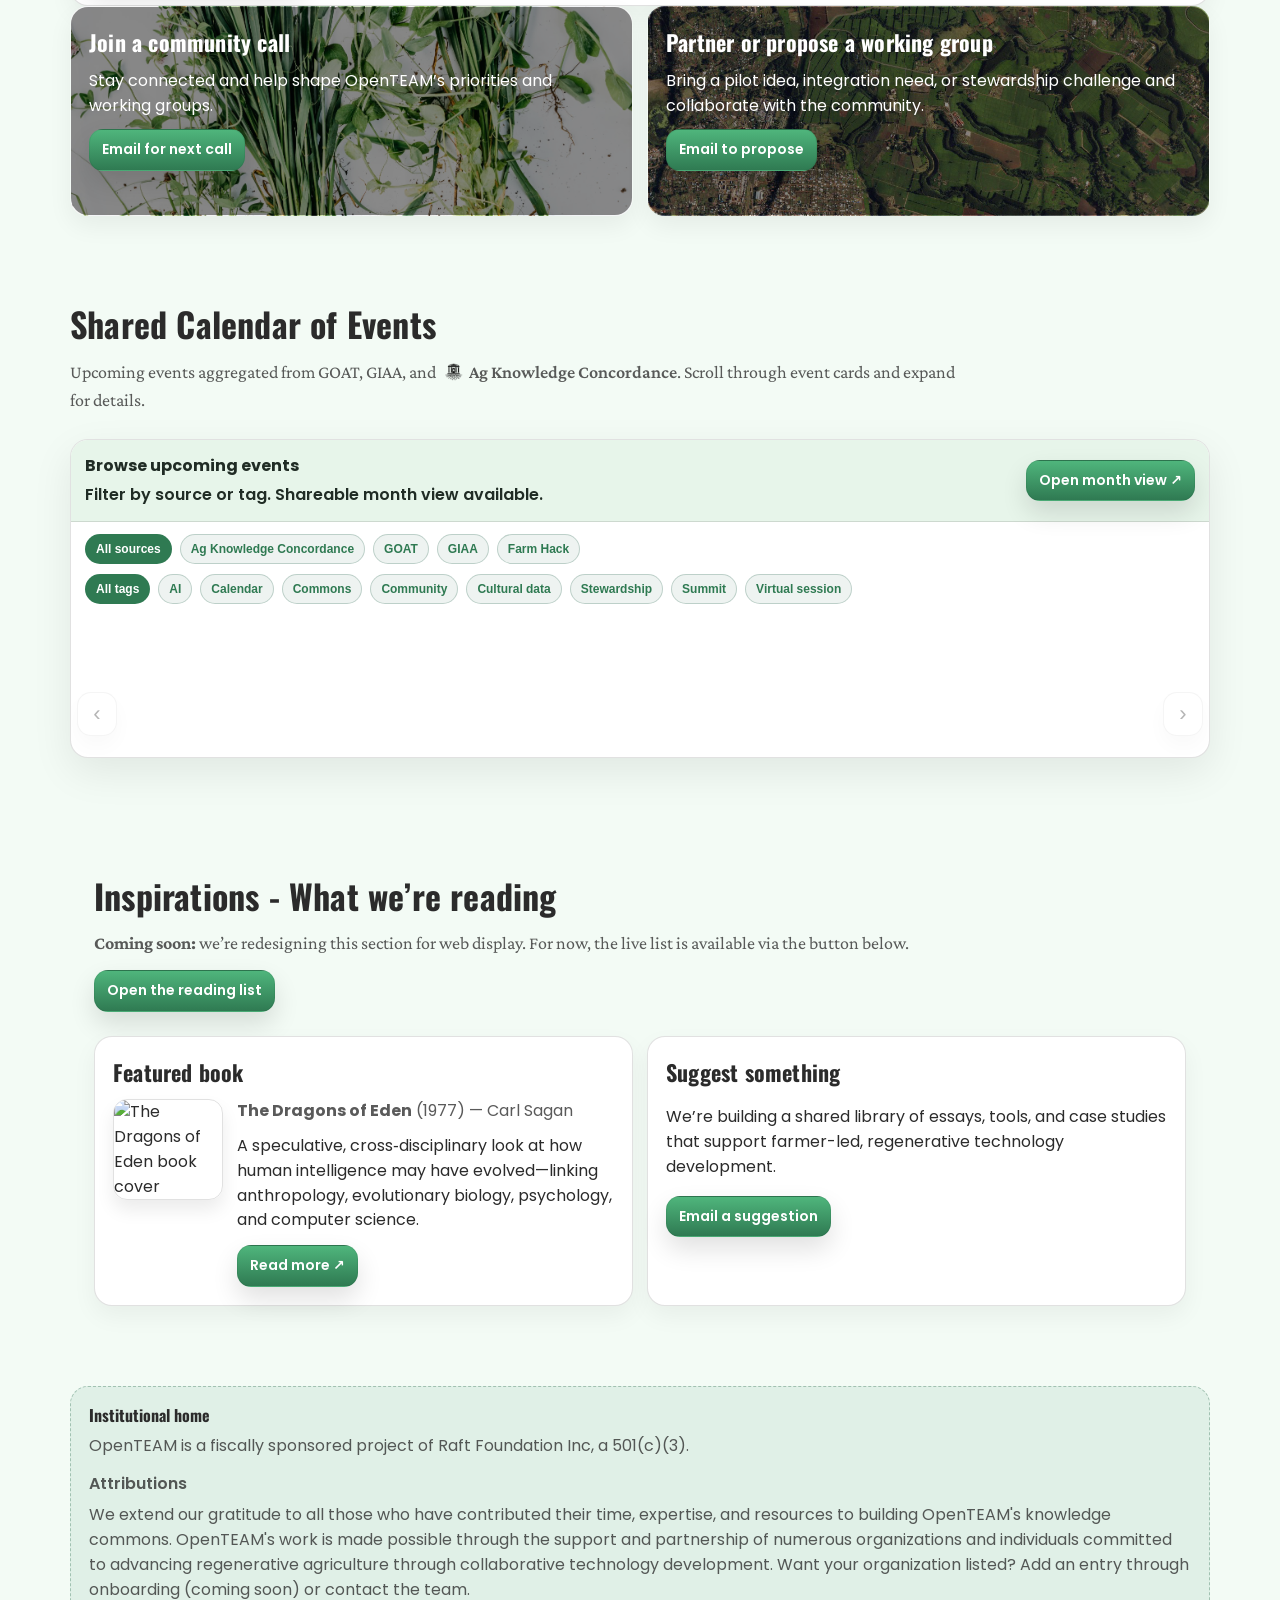
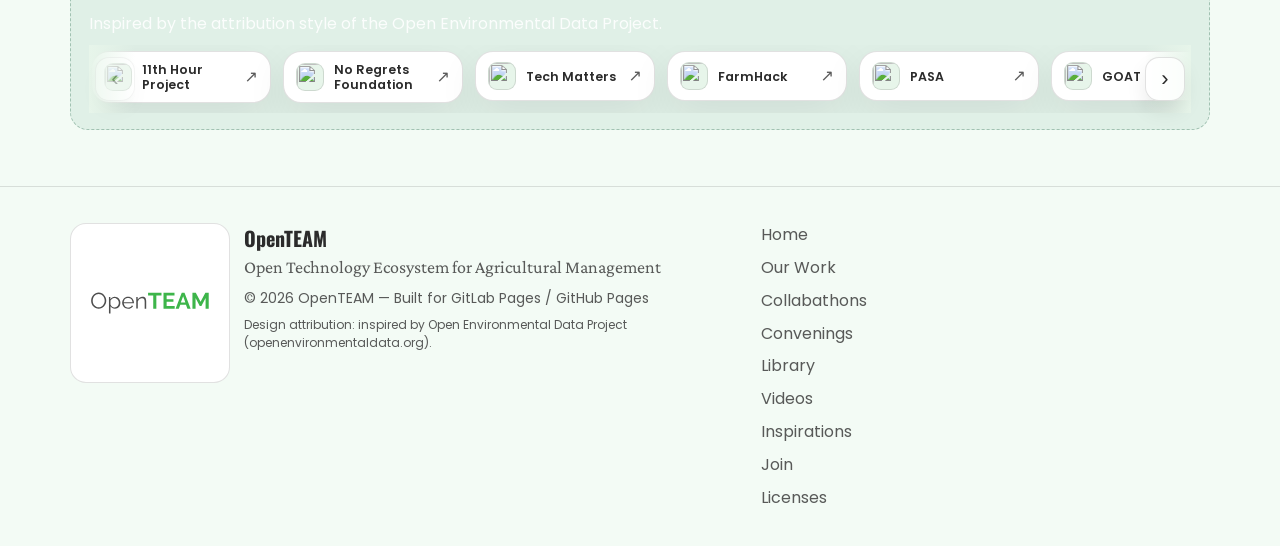
==== commit 8b9820ad: "Update index.html remove extra cards" ====
--- a/index.html
+++ b/index.html
@@ -539,7 +539,7 @@
 <div class="tcp-scroller" aria-label="Tool, Community, and Platform cards">
         <div class="section-head">
           <h2>Tool, Communities, and Platforms</h2>
-          <p>Communities, platforms, tools, projects, and networks we’re in allied with for both shared learning and shared inspiration.</p>
+          <p>Communities, platforms, tools, projects, and networks we’re allied with for both shared learning and shared inspiration.</p>
         </div>
 
         <div class="wg-project-cards__wrap">
@@ -740,48 +740,6 @@
         </a>
       </article>
           
-<article class="wg-project-card">
-        <header class="wg-project-card__top">
-          <div class="wg-project-card__main">
-            <h4 class="wg-project-card__name">Soil Health Tech Stack</h4>
-            <p class="wg-project-card__one-liner">Convening and working sessions to align tools and workflows for soil health.</p>
-          </div>
-          <div class="wg-project-card__meta">
-            <span class="wg-pill">Status: Active</span>
-            <span class="wg-pill">Theme: Soil health</span>
-          </div>
-        </header>
-        <details class="wg-project-card__details">
-          <summary class="wg-project-card__summary">
-            <span>Overview</span><span class="wg-project-card__chev" aria-hidden="true">▾</span>
-          </summary>
-          <div class="wg-project-card__body">
-            <p>Sessions bringing practitioners, technologists, and program partners together to map a “tech stack” for soil health—data, metrics, and implementation pathways.</p>
-            <div class="wg-project-card__links"><a href="https://farmfoundation.swoogo.com/soilhealthtech" target="_blank" rel="noopener">Project page ↗</a></div>
-          </div>
-        </details>
-      </article>
-<article class="wg-project-card">
-        <header class="wg-project-card__top">
-          <div class="wg-project-card__main">
-            <h4 class="wg-project-card__name">Crop C and Range C</h4>
-            <p class="wg-project-card__one-liner">Monitoring program supporting agricultural conservation and carbon outcomes.</p>
-          </div>
-          <div class="wg-project-card__meta">
-            <span class="wg-pill">Status: Active</span>
-            <span class="wg-pill">Theme: Monitoring</span>
-          </div>
-        </header>
-        <details class="wg-project-card__details">
-          <summary class="wg-project-card__summary">
-            <span>Overview</span><span class="wg-project-card__chev" aria-hidden="true">▾</span>
-          </summary>
-          <div class="wg-project-card__body">
-            <p>Point Blue’s Crop C and Range C programs support agricultural conservation monitoring and climate-smart outcomes through field methods, reporting, and learning.</p>
-            <div class="wg-project-card__links"><a href="https://www.pointblue.org/our-work/working-landscapes/agricultural-conservation-monitoring-program/" target="_blank" rel="noopener">Program page ↗</a></div>
-          </div>
-        </details>
-      </article>
 
 </div>
 
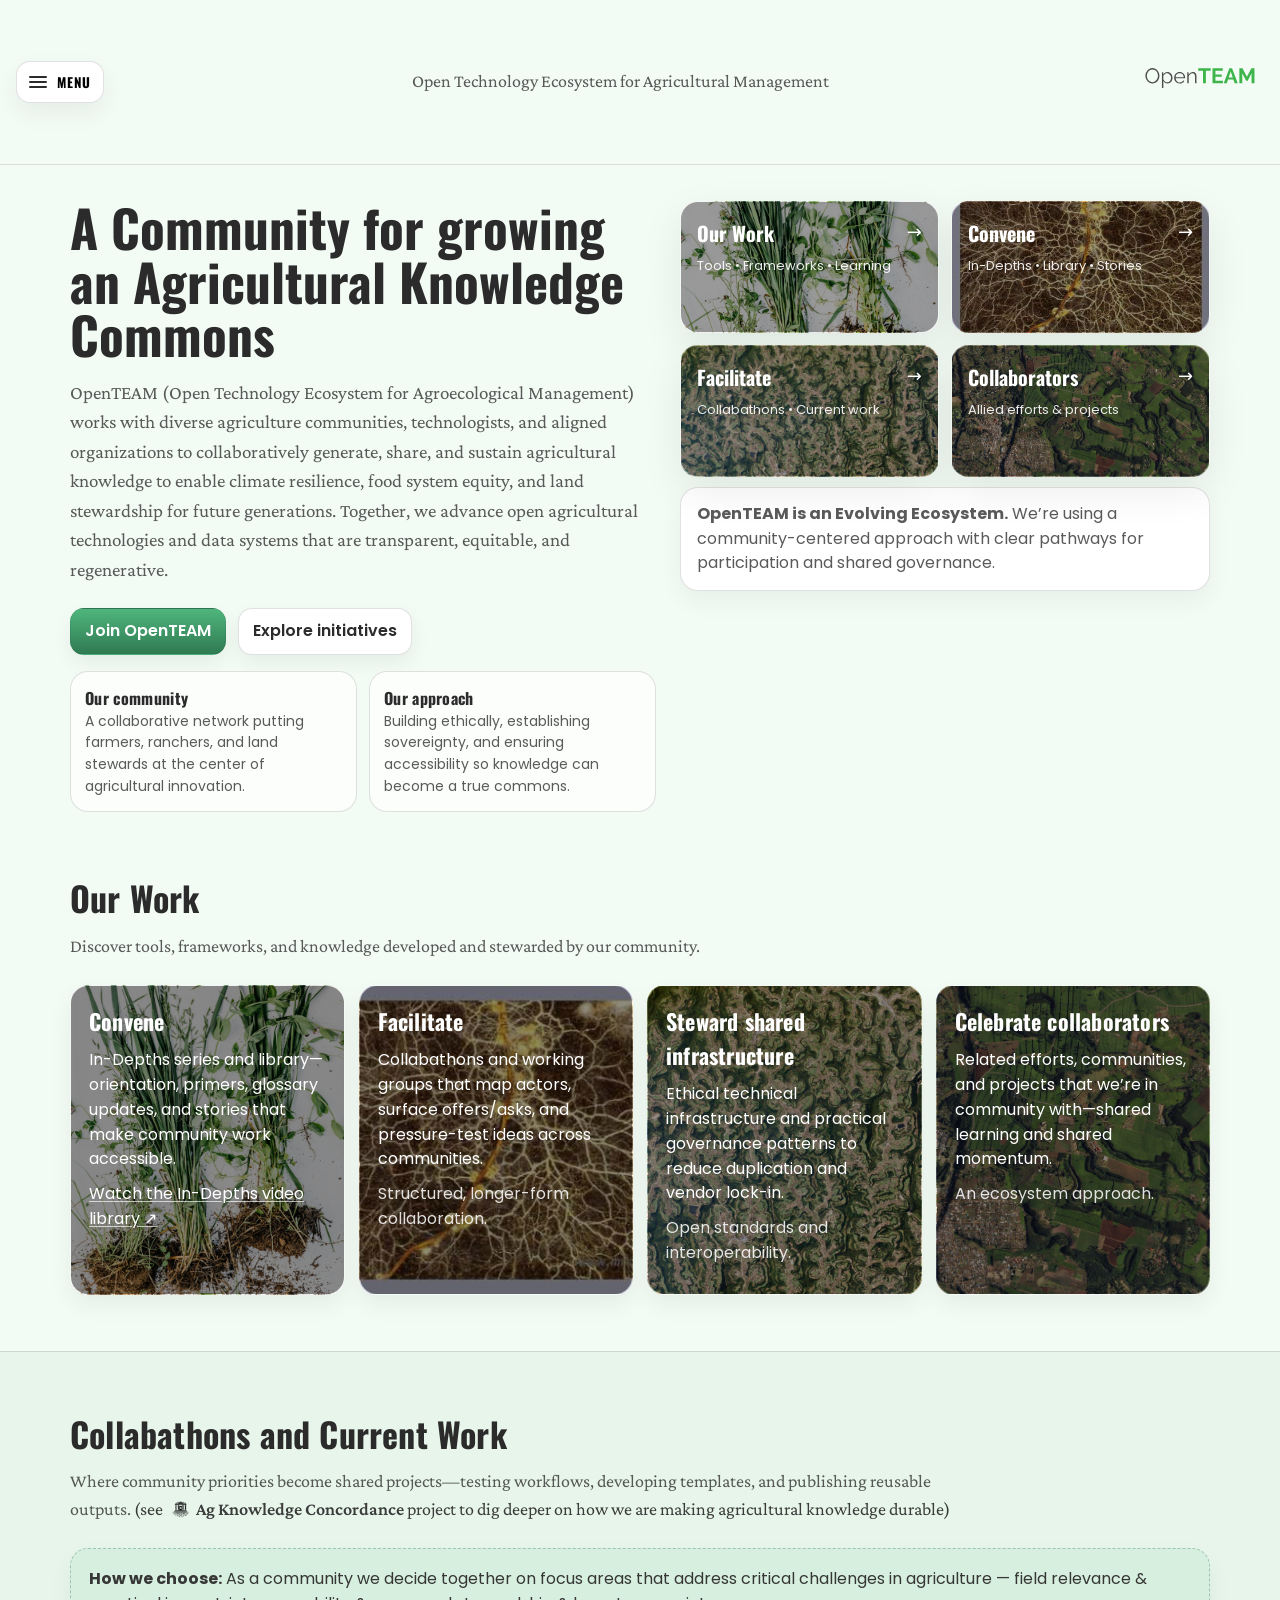
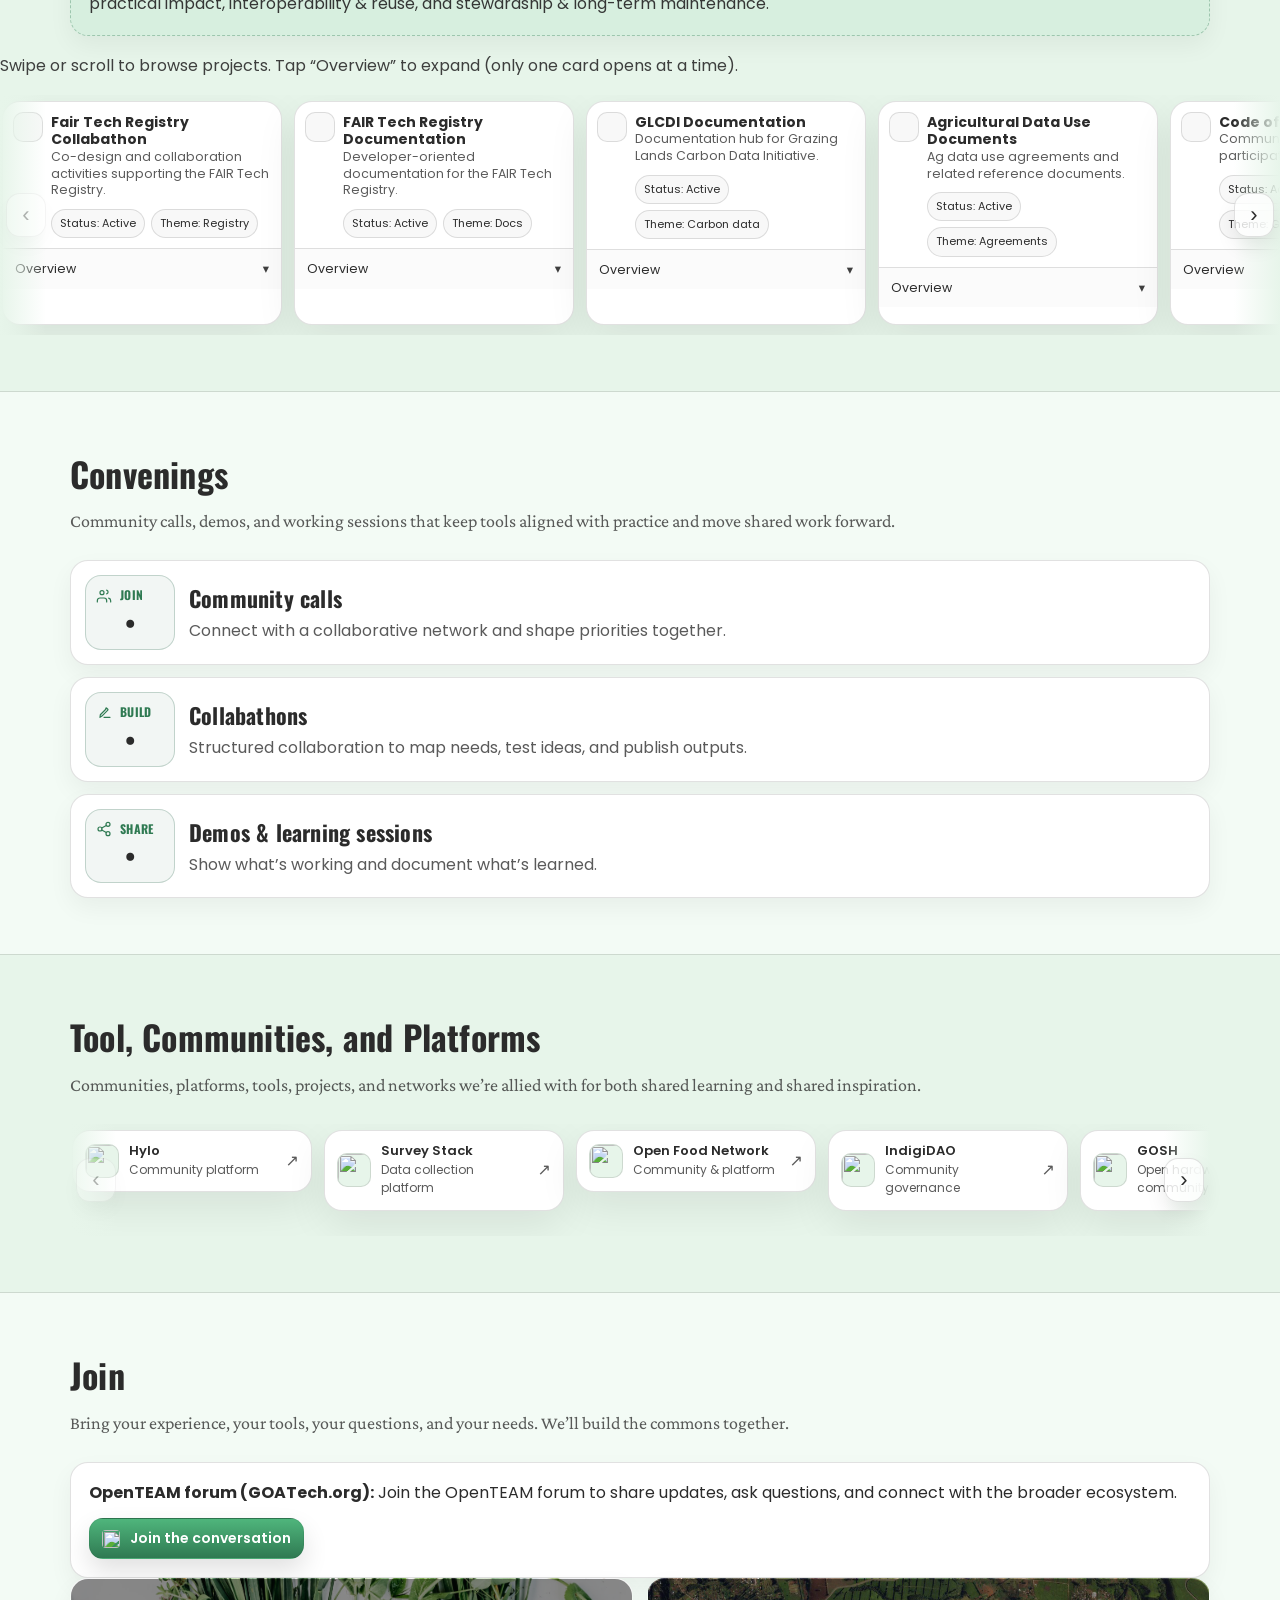
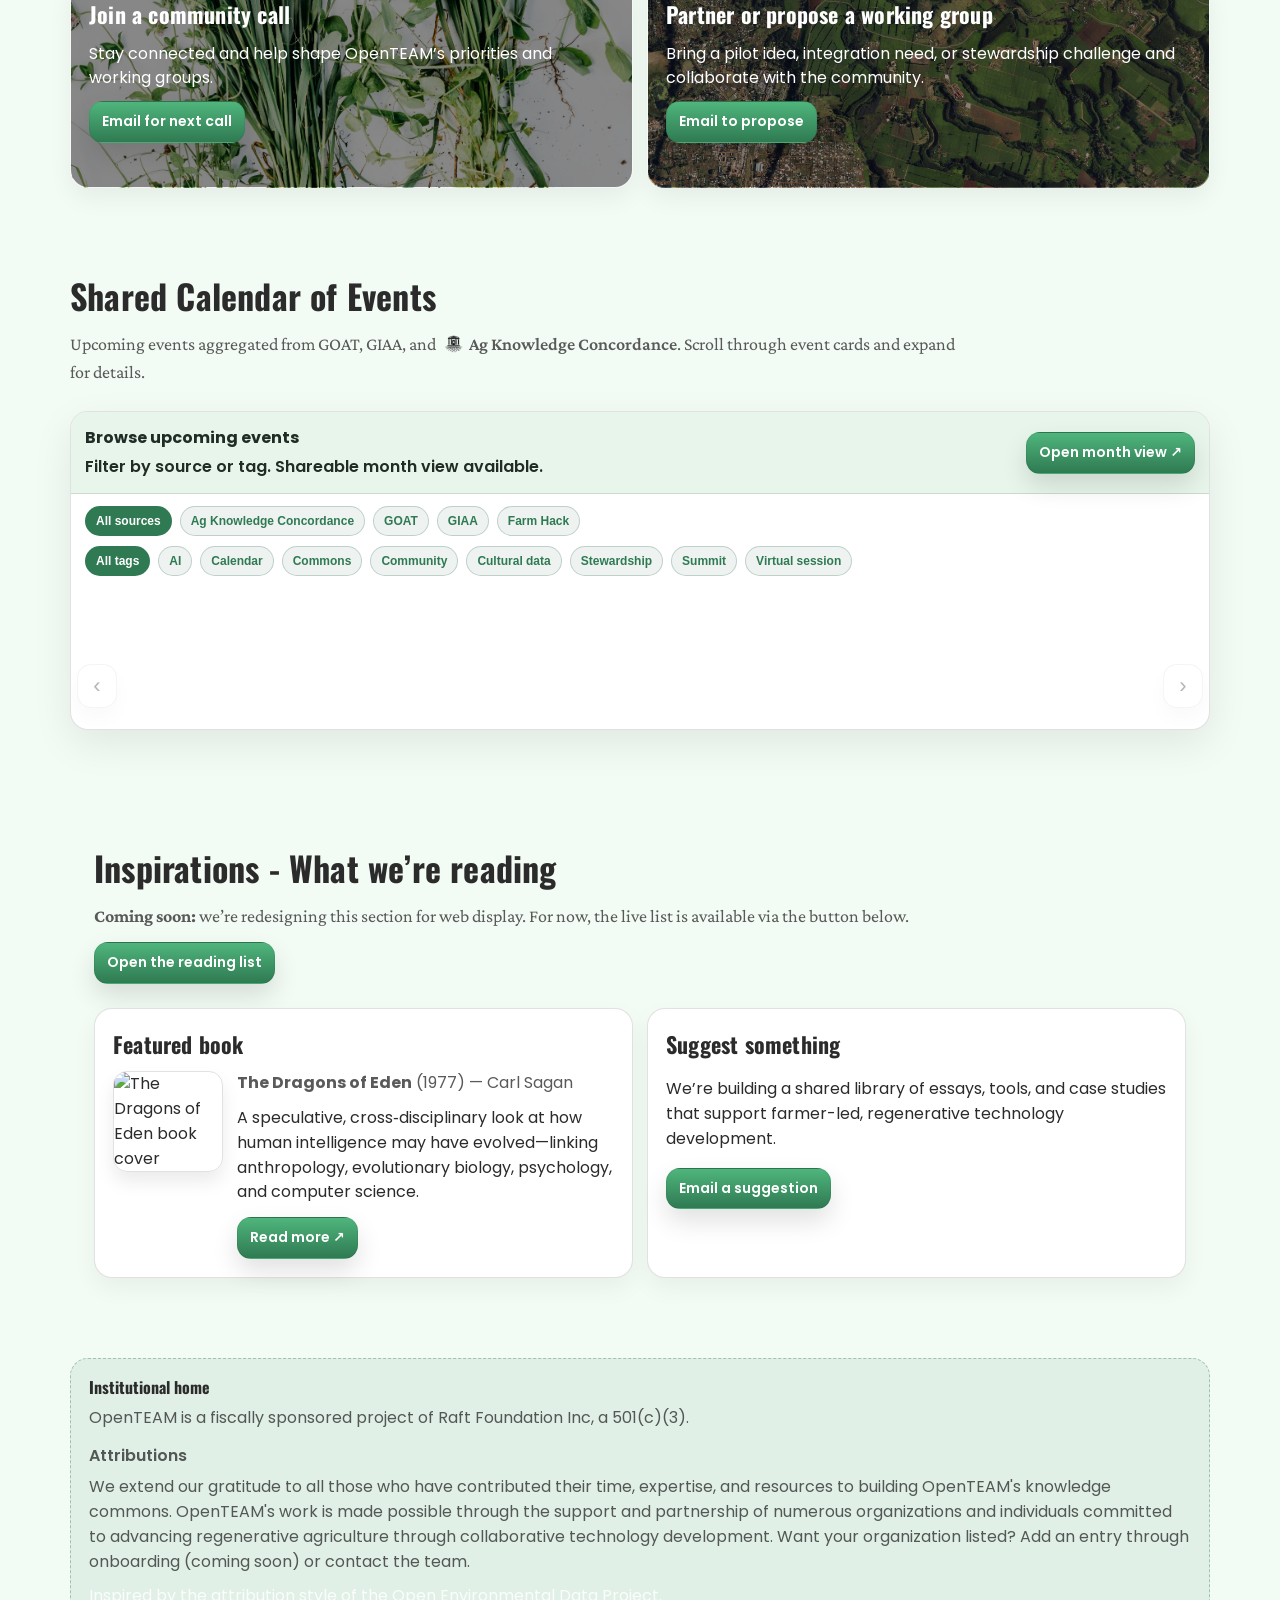
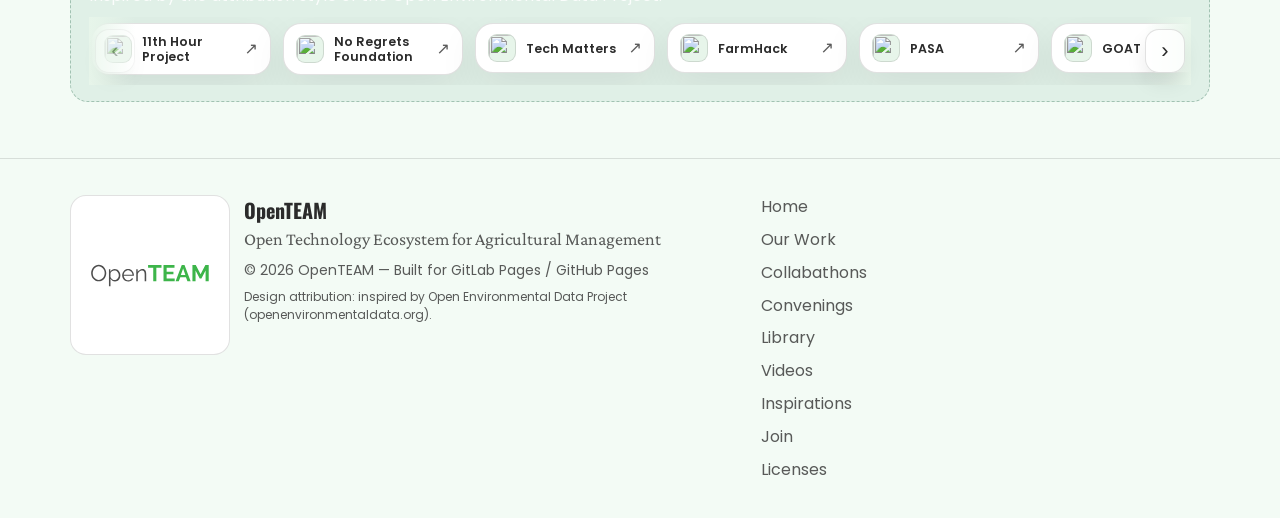
==== commit 31374445: "Update index.html" ====
--- a/index.html
+++ b/index.html
@@ -181,7 +181,7 @@
         <div class="section-head">
           <h2>Collabathons and Current Work</h2>
           <p>
-            Where community priorities become shared projects—testing workflows, developing templates, and publishing reusable outputs. <span class="muted">(see <img class="inline-logo" src="assets/akc_logo.png" alt="Ag Knowledge Concordance logo" loading="lazy" /><span class="inline-logo-label">Ag Knowledge Concordance</span> project/A living atlas + library to dig deeper on how we are archiving and our work to to make agricultural knowledge durable)</span>
+            Where community priorities become shared projects—testing workflows, developing templates, and publishing reusable outputs. <span class="muted">(see <img class="inline-logo" src="assets/akc_logo.png" alt="Ag Knowledge Concordance logo" loading="lazy" /><span class="inline-logo-label">Ag Knowledge Concordance</span> project to dig deeper on how we are making agricultural knowledge durable)</span>
 </p>
         </div>
 
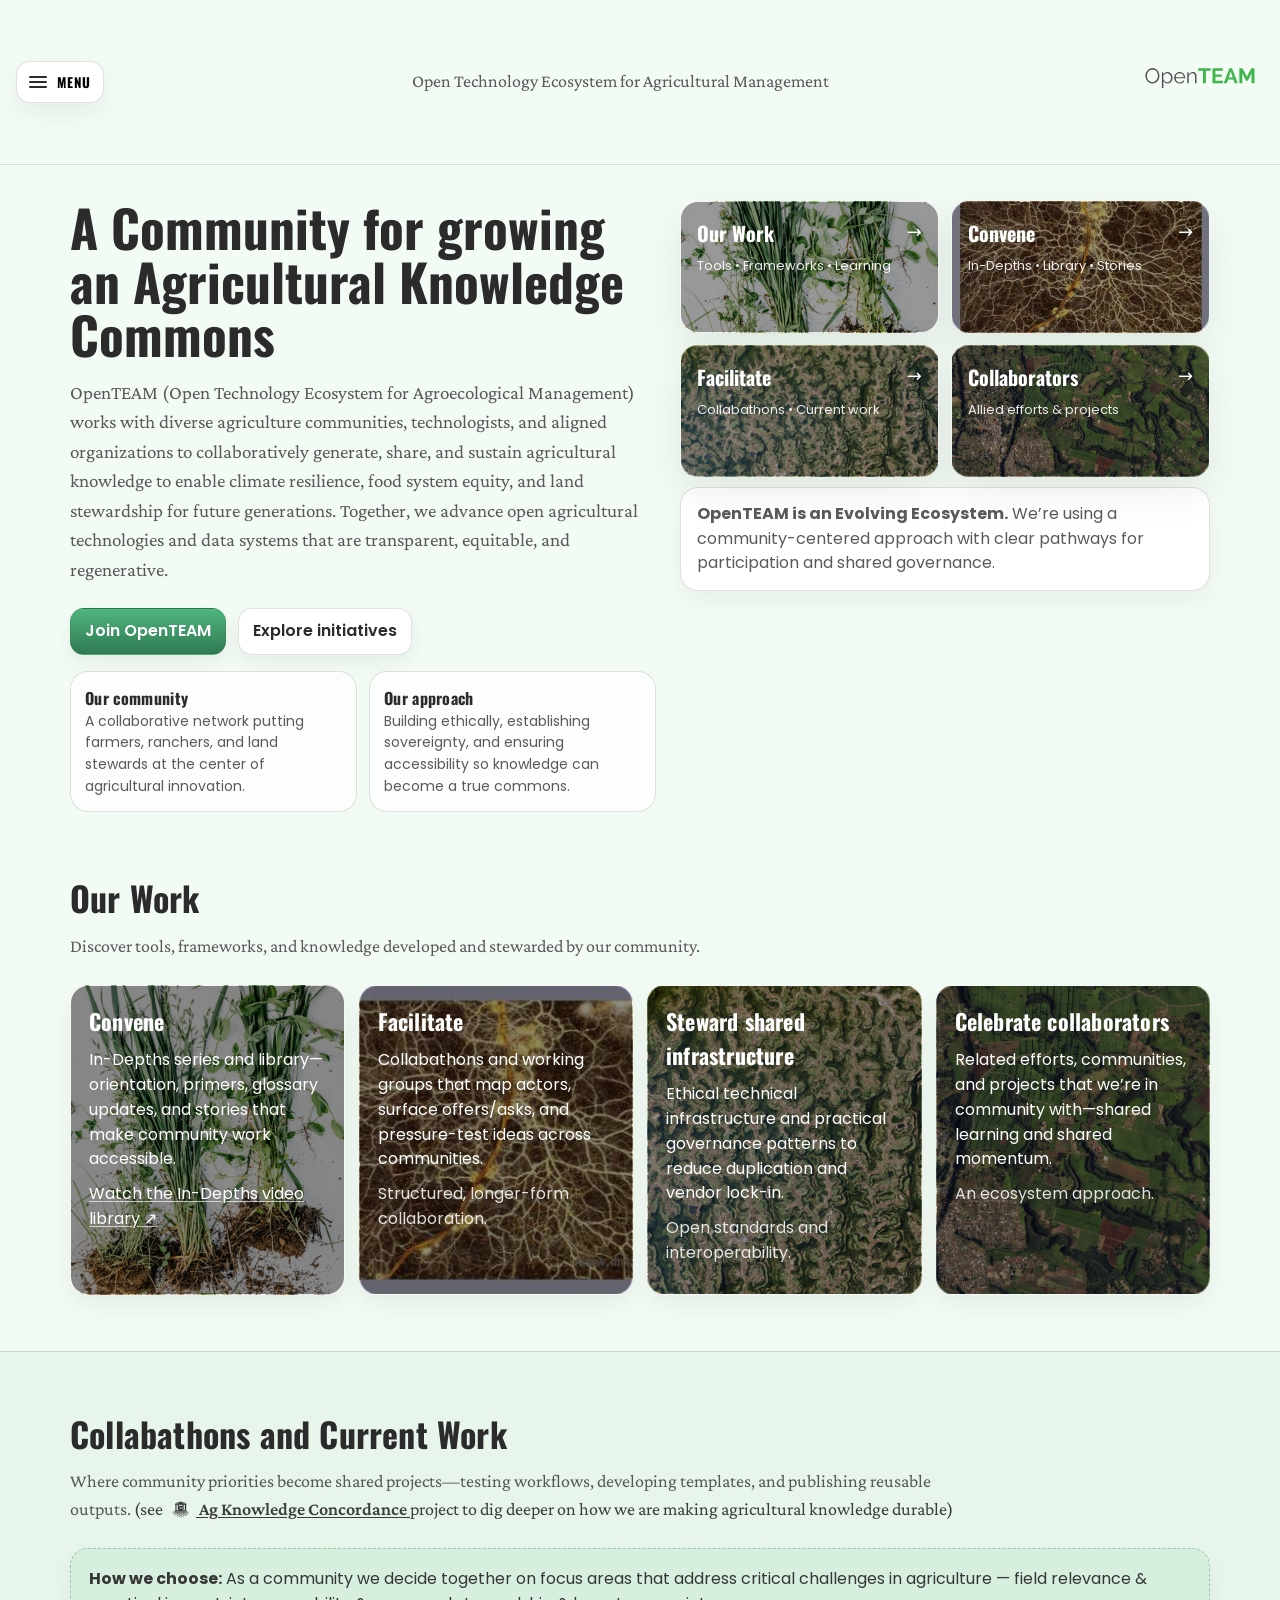
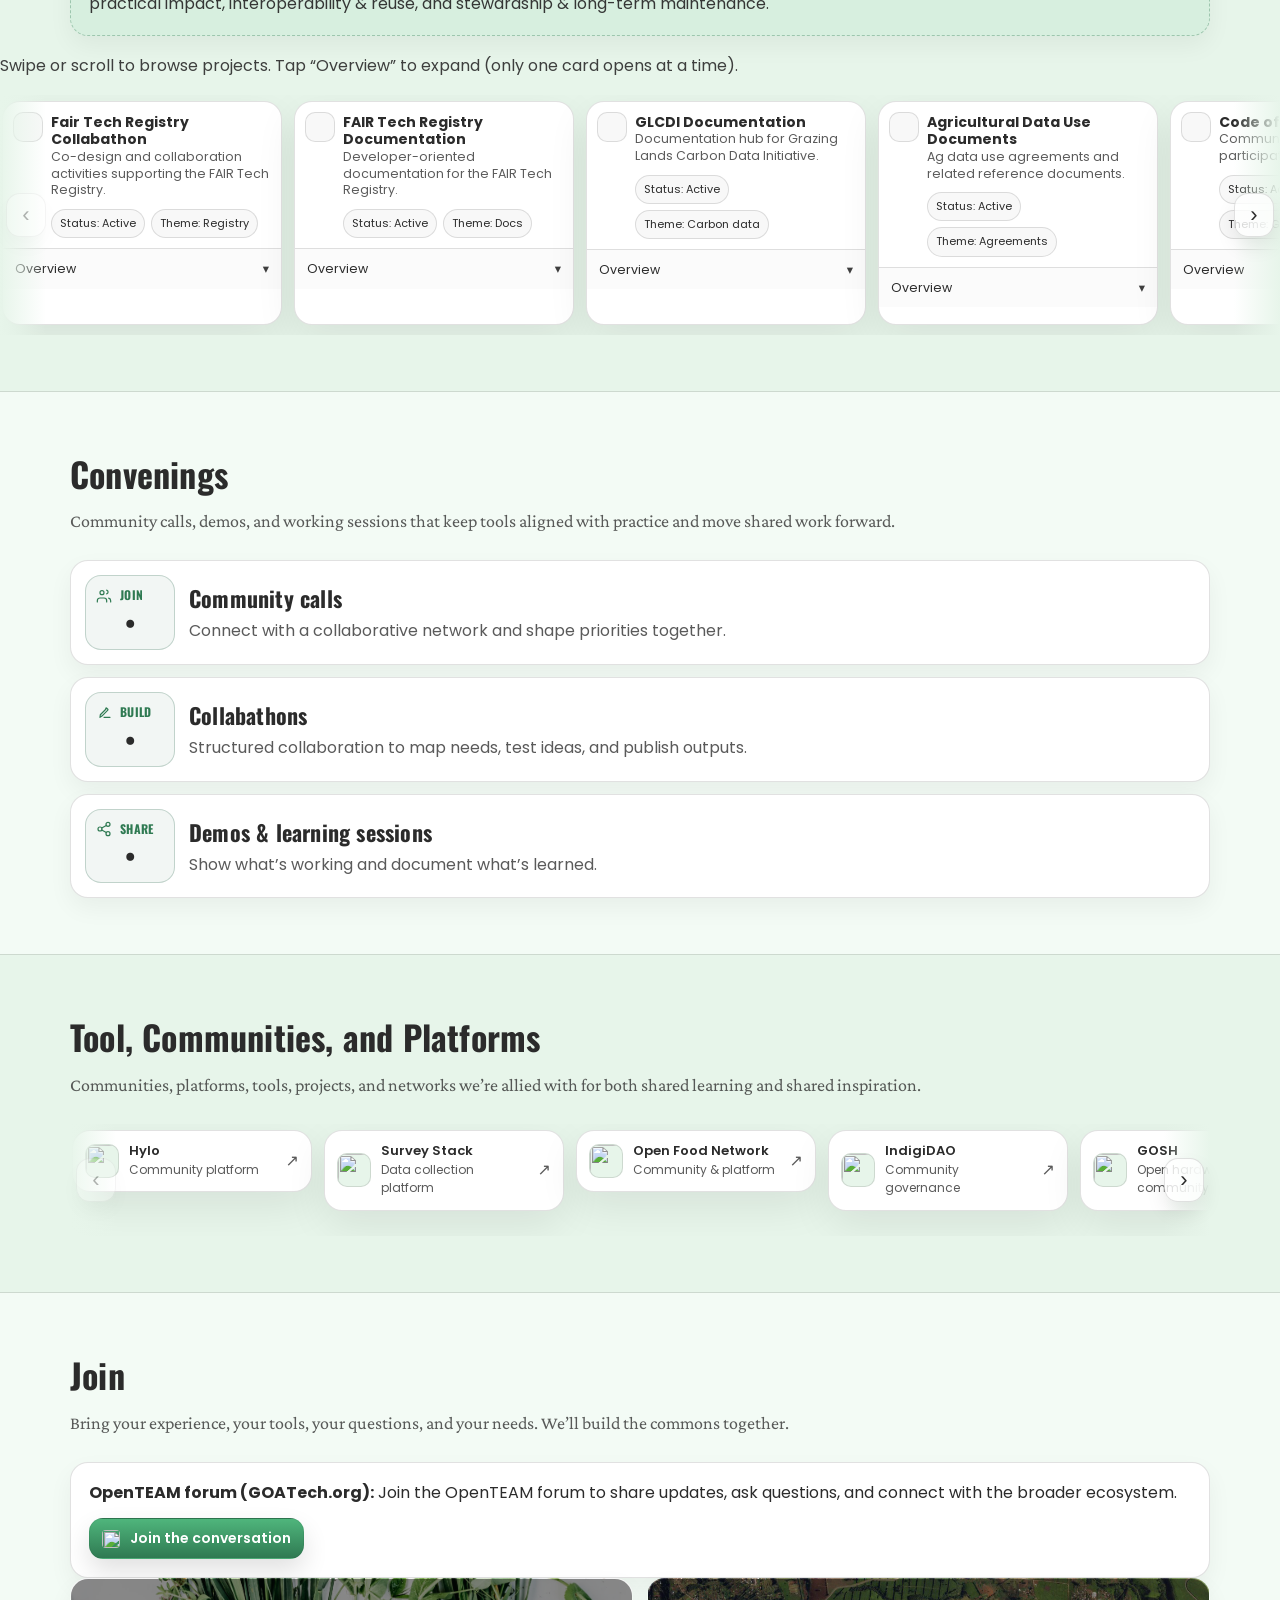
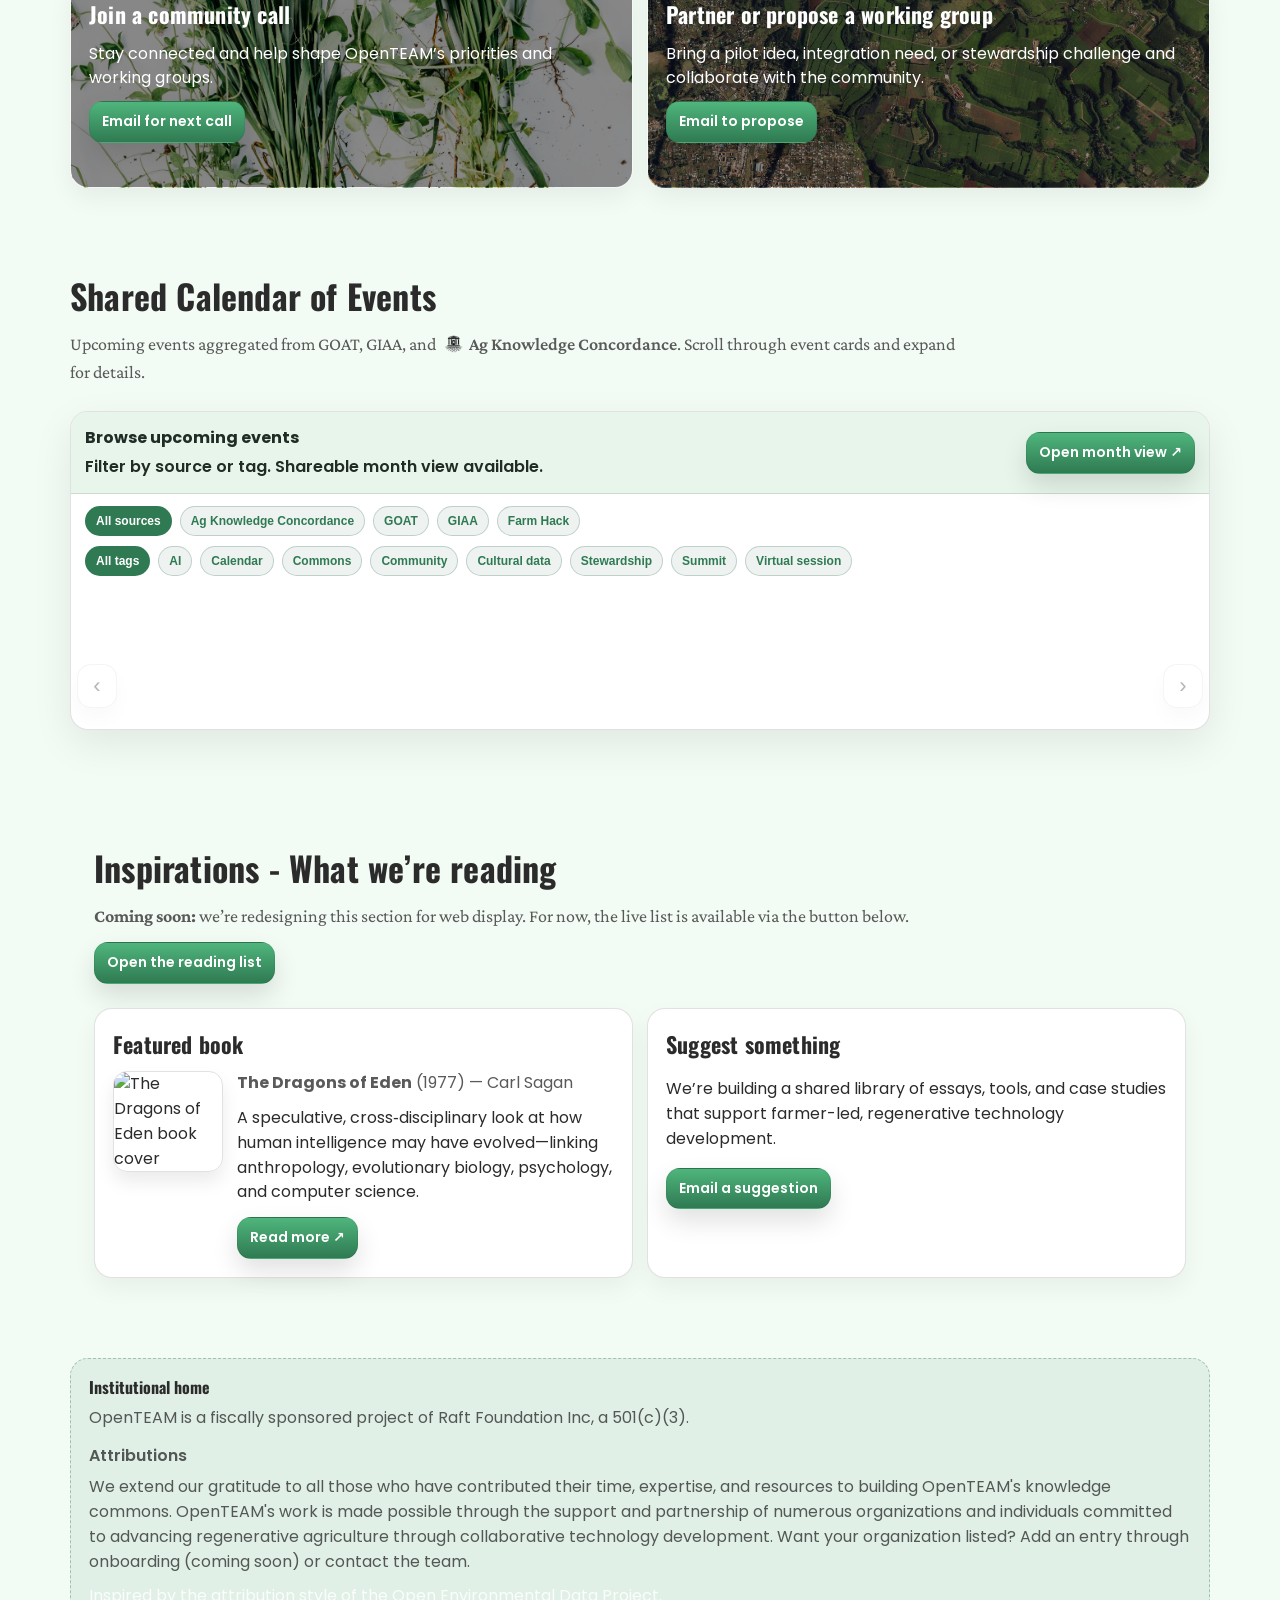
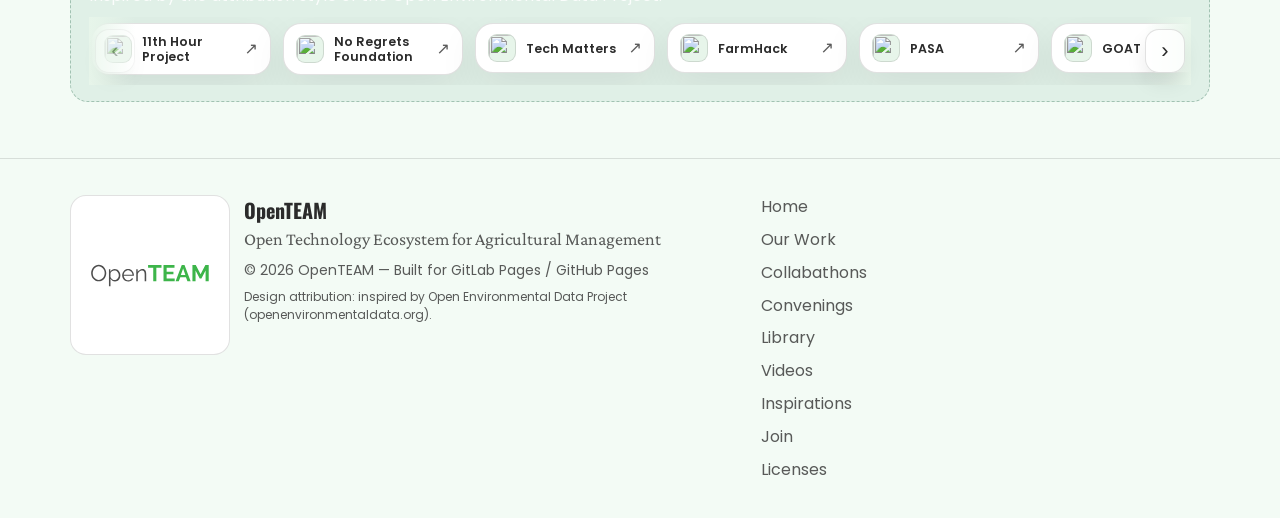
==== commit 3e0f0cd8: "Update index.html" ====
--- a/index.html
+++ b/index.html
@@ -181,7 +181,14 @@
         <div class="section-head">
           <h2>Collabathons and Current Work</h2>
           <p>
-            Where community priorities become shared projects—testing workflows, developing templates, and publishing reusable outputs. <span class="muted">(see <img class="inline-logo" src="assets/akc_logo.png" alt="Ag Knowledge Concordance logo" loading="lazy" /><span class="inline-logo-label">Ag Knowledge Concordance</span> project to dig deeper on how we are making agricultural knowledge durable)</span>
+            Where community priorities become shared projects—testing workflows, developing templates, and publishing reusable outputs. <span class="muted">(see <img class="inline-logo" src="assets/akc_logo.png" alt="Ag Knowledge Concordance logo" loading="lazy" /><span class="inline-logo-label"><a
+  href="https://agricultural-knowledge-concordance.github.io/Ag-Knowledge-Concordance/"
+  target="_blank"
+  rel="noopener"
+  style="color: inherit; text-decoration: underline;"
+>
+  Ag Knowledge Concordance
+</a></span> project to dig deeper on how we are making agricultural knowledge durable)</span>
 </p>
         </div>
 
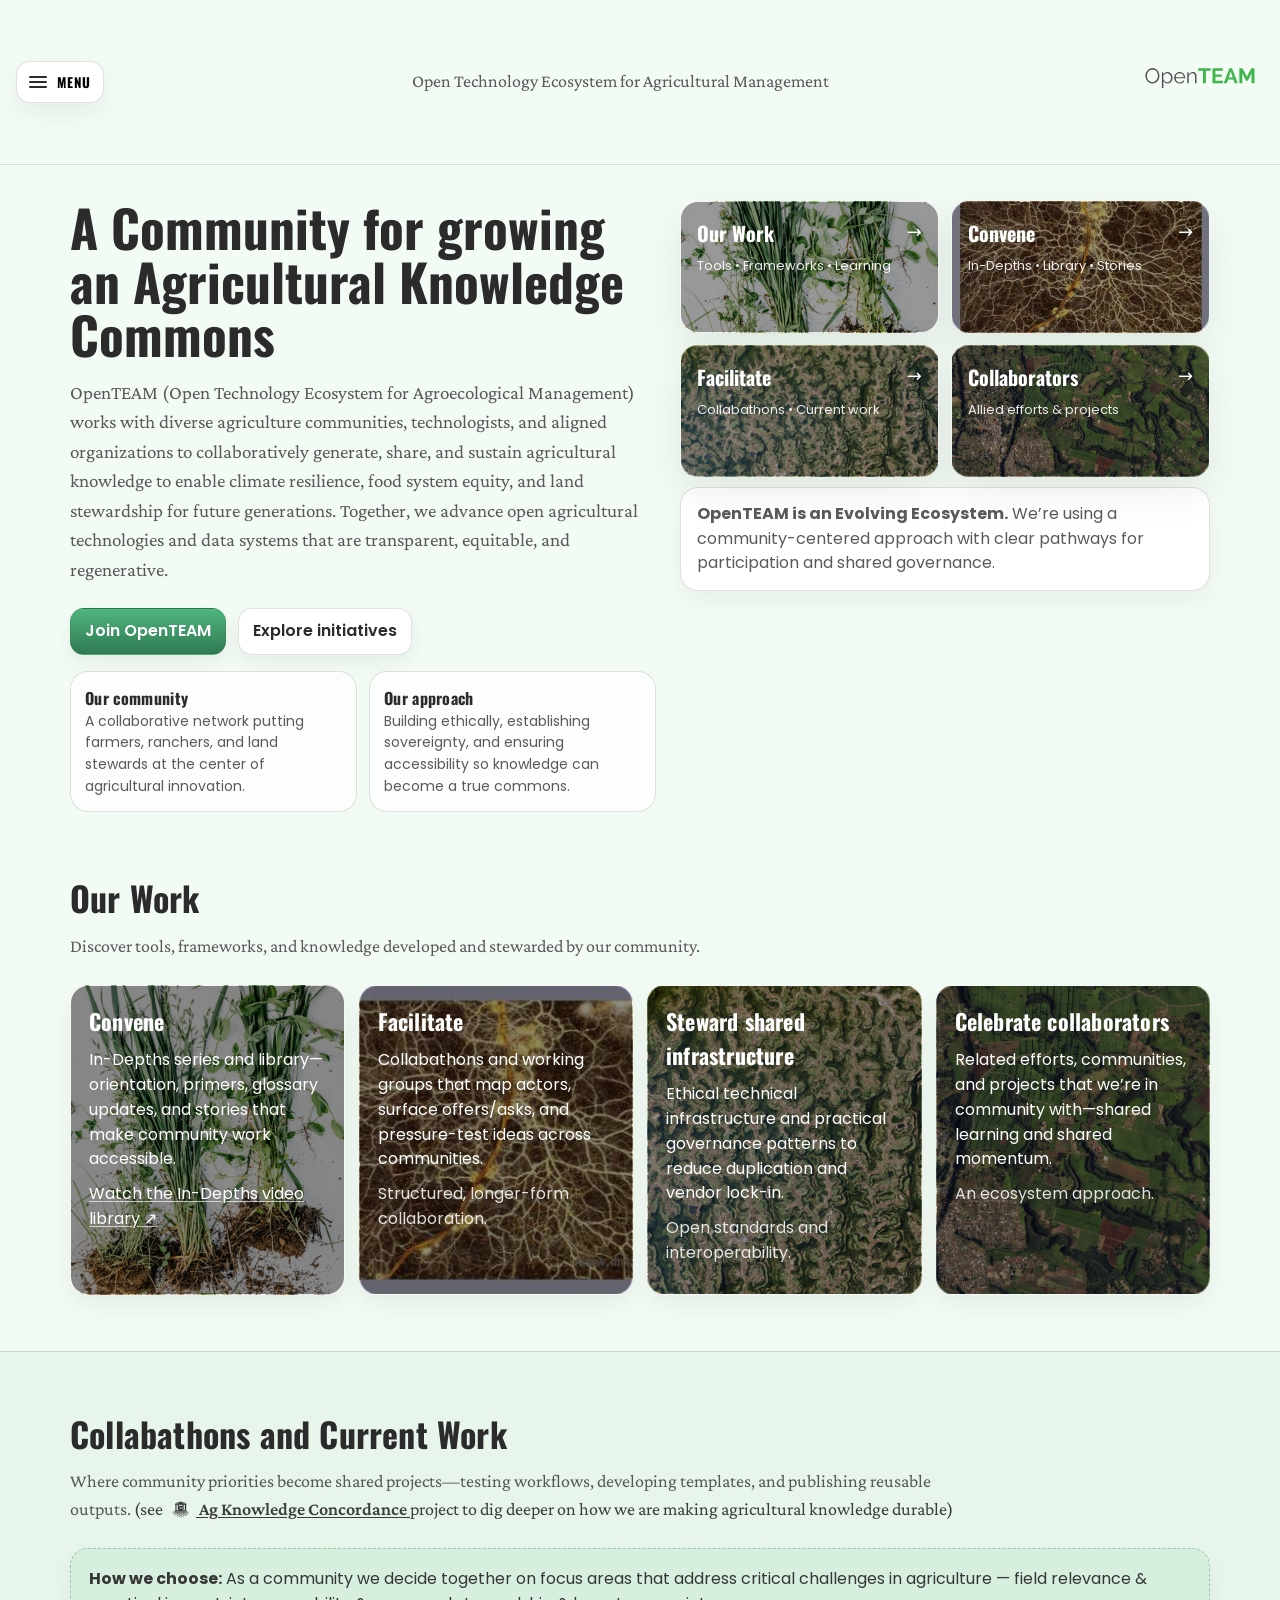
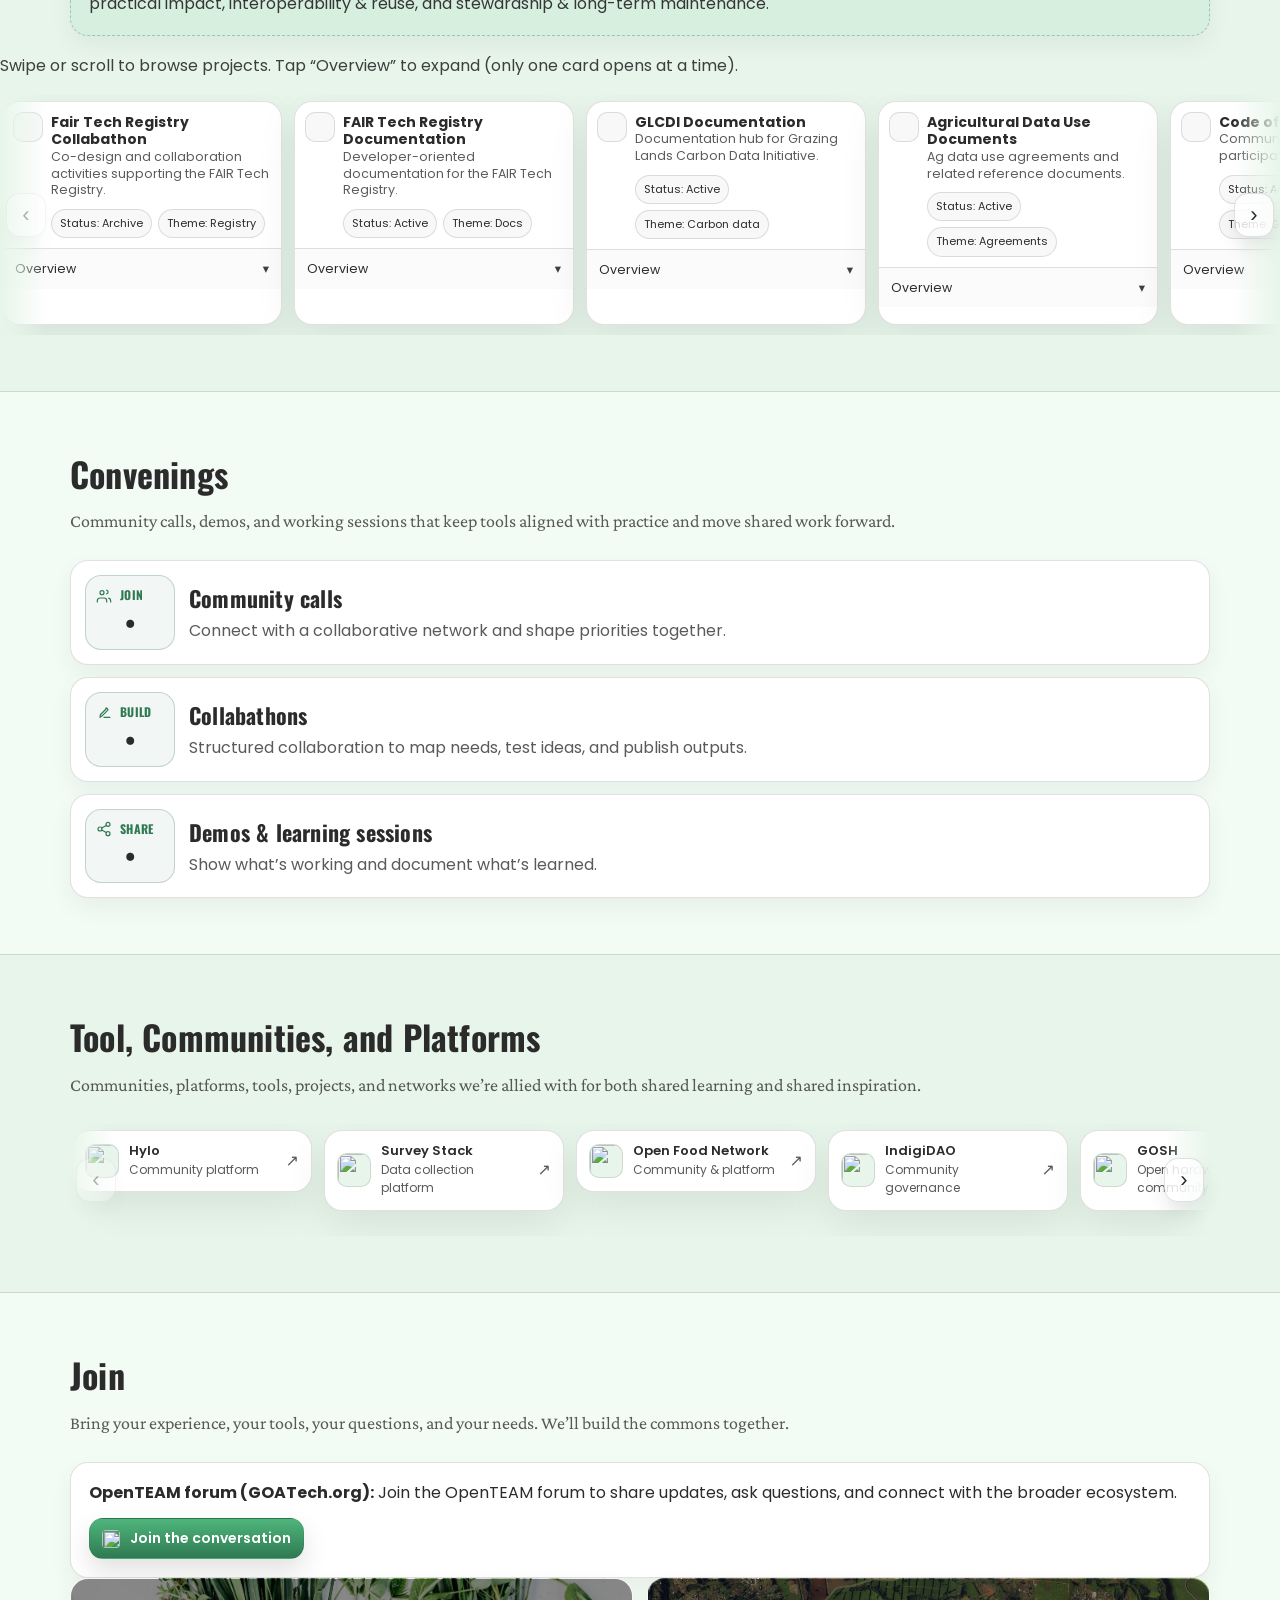
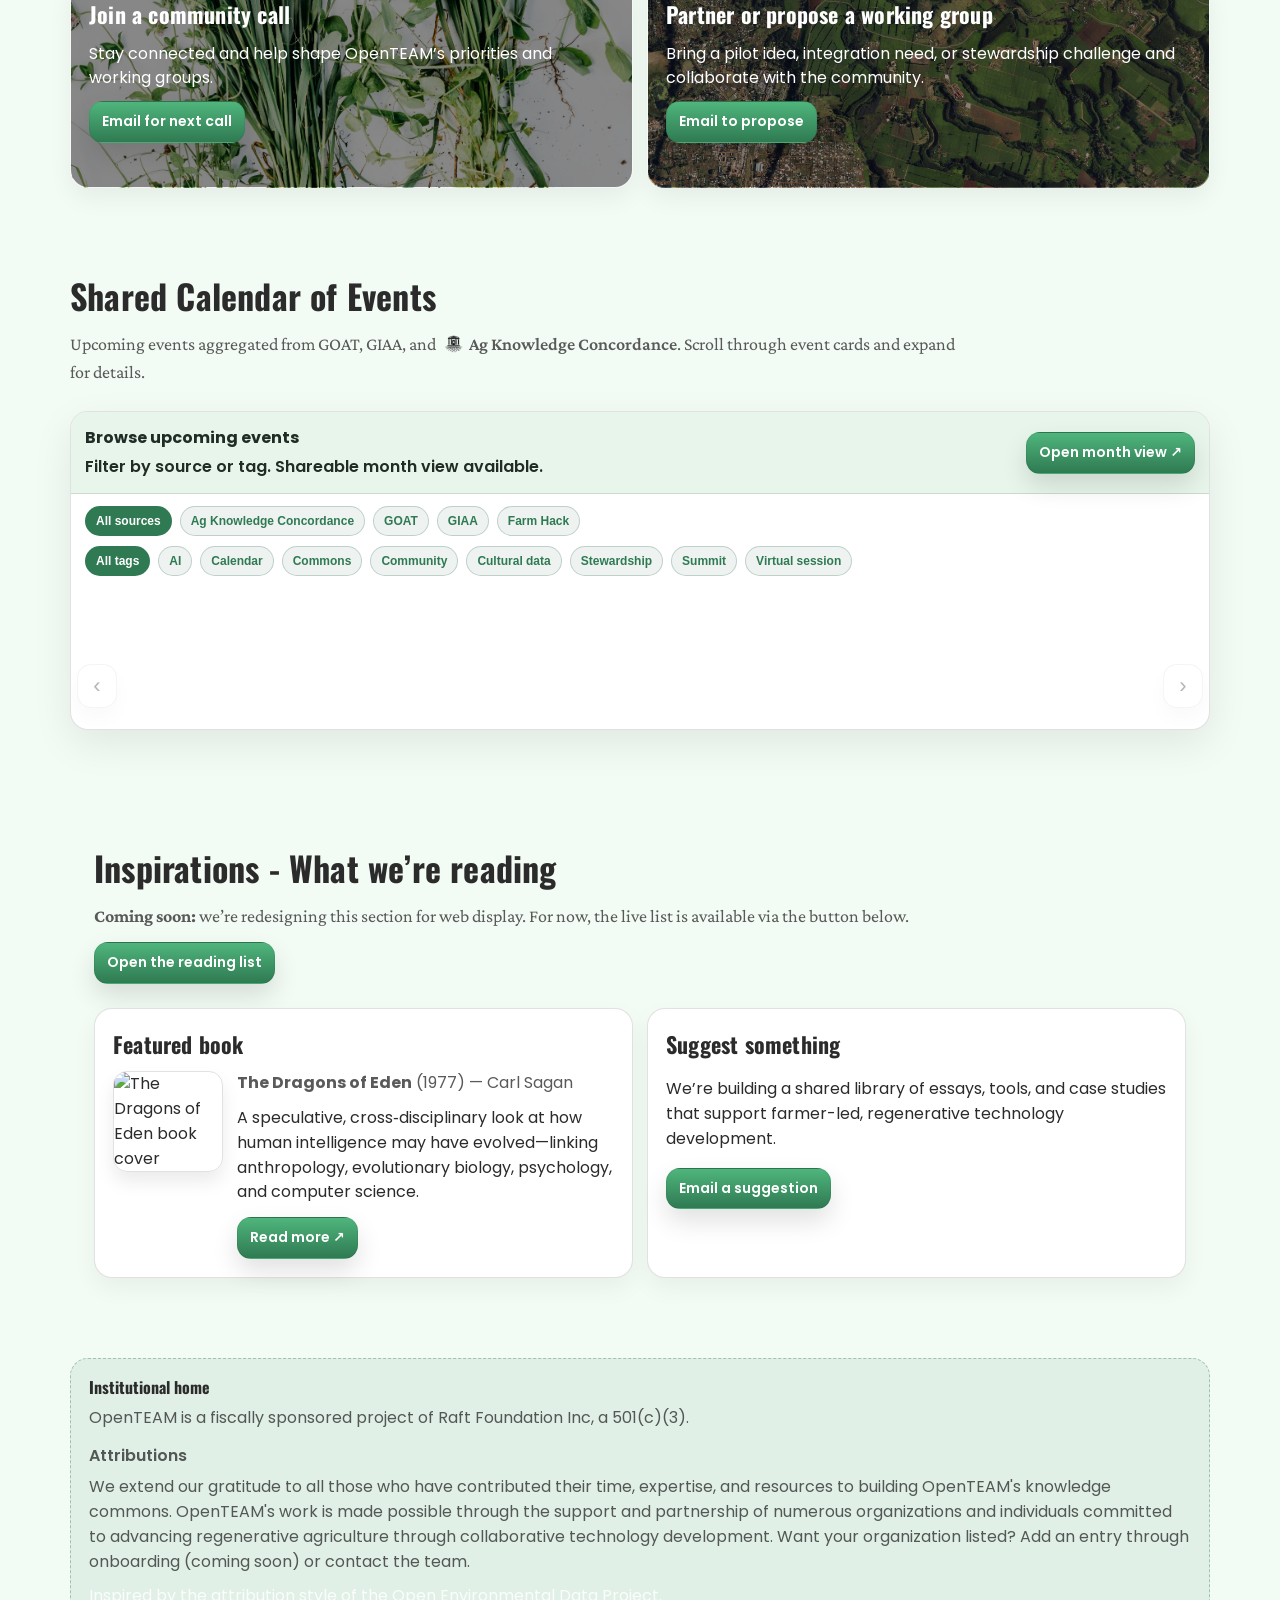
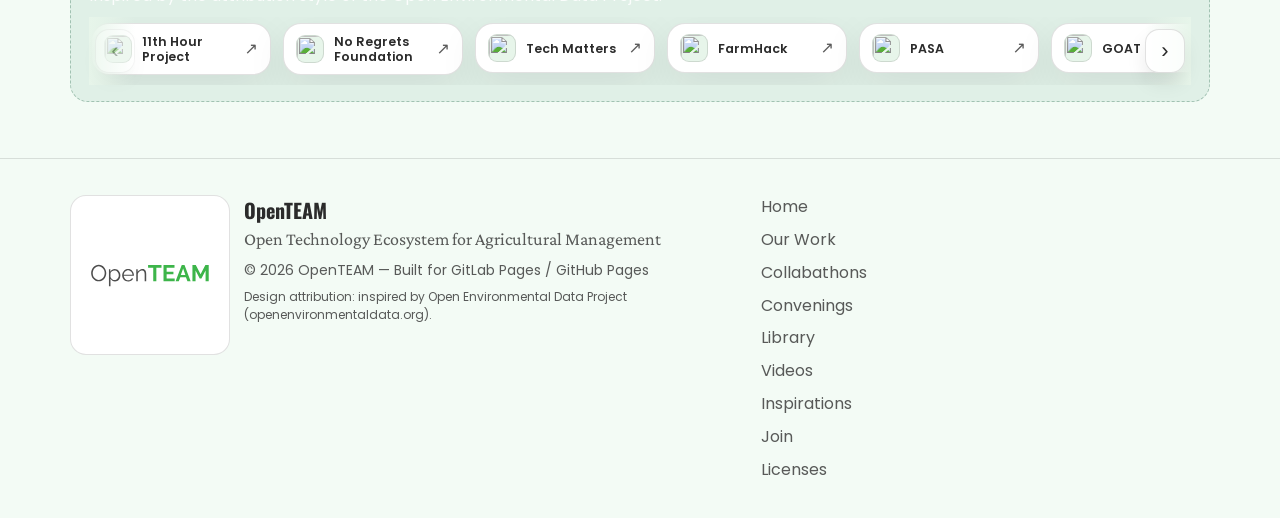
==== commit 0726b266: "Update index.html Updated card labels" ====
--- a/index.html
+++ b/index.html
@@ -218,7 +218,7 @@
             <p class="wg-project-card__one-liner">Co-design and collaboration activities supporting the FAIR Tech Registry.</p>
           </div>
           <div class="wg-project-card__meta">
-            <span class="wg-pill">Status: Active</span>
+            <span class="wg-pill">Status: Archive</span>
             <span class="wg-pill">Theme: Registry</span>
           </div>
         </header>
@@ -323,7 +323,7 @@
             <p class="wg-project-card__one-liner">Working group charter, glossary, and shared framing for marketplace efforts.</p>
           </div>
           <div class="wg-project-card__meta">
-            <span class="wg-pill">Status: Active</span>
+            <span class="wg-pill">Status: Archive</span>
             <span class="wg-pill">Theme: Working group</span>
           </div>
         </header>
@@ -344,7 +344,7 @@
             <p class="wg-project-card__one-liner">Project space for a farmOS module and related implementation notes.</p>
           </div>
           <div class="wg-project-card__meta">
-            <span class="wg-pill">Status: Active</span>
+            <span class="wg-pill">Status: Archive</span>
             <span class="wg-pill">Theme: farmOS</span>
           </div>
         </header>
@@ -365,7 +365,7 @@
             <p class="wg-project-card__one-liner">Network hub for grazing and soil carbon collaboration materials.</p>
           </div>
           <div class="wg-project-card__meta">
-            <span class="wg-pill">Status: Active</span>
+            <span class="wg-pill">Status: Archive</span>
             <span class="wg-pill">Theme: Soil carbon</span>
           </div>
         </header>
@@ -386,7 +386,7 @@
             <p class="wg-project-card__one-liner">Project site for Agricultural Data Wallet materials and outcomes.</p>
           </div>
           <div class="wg-project-card__meta">
-            <span class="wg-pill">Status: Active</span>
+            <span class="wg-pill">Status: Archive</span>
             <span class="wg-pill">Theme: Data tools</span>
           </div>
         </header>
@@ -445,32 +445,11 @@
 <article class="wg-project-card">
         <header class="wg-project-card__top">
           <div class="wg-project-card__main">
-            <h4 class="wg-project-card__name">Feedback</h4>
-            <p class="wg-project-card__one-liner">Folder for feedback workflows, issues, and inputs.</p>
-          </div>
-          <div class="wg-project-card__meta">
-            <span class="wg-pill">Status: Active</span>
-            <span class="wg-pill">Theme: Feedback</span>
-          </div>
-        </header>
-        <details class="wg-project-card__details">
-          <summary class="wg-project-card__summary">
-            <span>Overview</span><span class="wg-project-card__chev" aria-hidden="true">▾</span>
-          </summary>
-          <div class="wg-project-card__body">
-            <p>Folder for feedback workflows, issues, and inputs.</p>
-            <div class="wg-project-card__links"><a href="https://gitlab.com/OpenTEAMAg/feedback" target="_blank" rel="noopener">GitLab ↗</a></div>
-          </div>
-        </details>
-      </article>
-<article class="wg-project-card">
-        <header class="wg-project-card__top">
-          <div class="wg-project-card__main">
             <h4 class="wg-project-card__name">USDA Cooperative Agreements</h4>
             <p class="wg-project-card__one-liner">Folder for cooperative agreement materials and related project work.</p>
           </div>
           <div class="wg-project-card__meta">
-            <span class="wg-pill">Status: Active</span>
+            <span class="wg-pill">Status: Archive</span>
             <span class="wg-pill">Theme: Agreements</span>
           </div>
         </header>
@@ -669,7 +648,7 @@
             <img class="tcp-card__logo" src="https://www.google.com/s2/favicons?domain=terraso.org&sz=64" alt="" loading="lazy" />
             <div class="tcp-card__meta">
               <div class="tcp-card__name">Terraso</div>
-              <div class="tcp-card__tag">Platform</div>
+              <div class="tcp-card__tag">Project</div>
             </div>
             <div class="tcp-card__arrow" aria-hidden="true">↗</div>
           </div>
@@ -704,7 +683,7 @@
             <img class="tcp-card__logo" src="https://www.google.com/s2/favicons?domain=github.com&sz=64" alt="" loading="lazy" />
             <div class="tcp-card__meta">
               <div class="tcp-card__name">Float</div>
-              <div class="tcp-card__tag">Tool / code</div>
+              <div class="tcp-card__tag">Community Governance</div>
             </div>
             <div class="tcp-card__arrow" aria-hidden="true">↗</div>
           </div>
@@ -728,7 +707,7 @@
             <img class="tcp-card__logo" src="https://www.google.com/s2/favicons?domain=aggateway.org&sz=64" alt="" loading="lazy" />
             <div class="tcp-card__meta">
               <div class="tcp-card__name">Modus / AgGateway</div>
-              <div class="tcp-card__tag">Network</div>
+              <div class="tcp-card__tag">Data Standards</div>
             </div>
             <div class="tcp-card__arrow" aria-hidden="true">↗</div>
           </div>
@@ -740,7 +719,7 @@
             <img class="tcp-card__logo" src="https://www.google.com/s2/favicons?domain=goatech.org&sz=64" alt="" loading="lazy" />
             <div class="tcp-card__meta">
               <div class="tcp-card__name">GOAT</div>
-              <div class="tcp-card__tag">Tool / network</div>
+              <div class="tcp-card__tag">Community</div>
             </div>
             <div class="tcp-card__arrow" aria-hidden="true">↗</div>
           </div>
